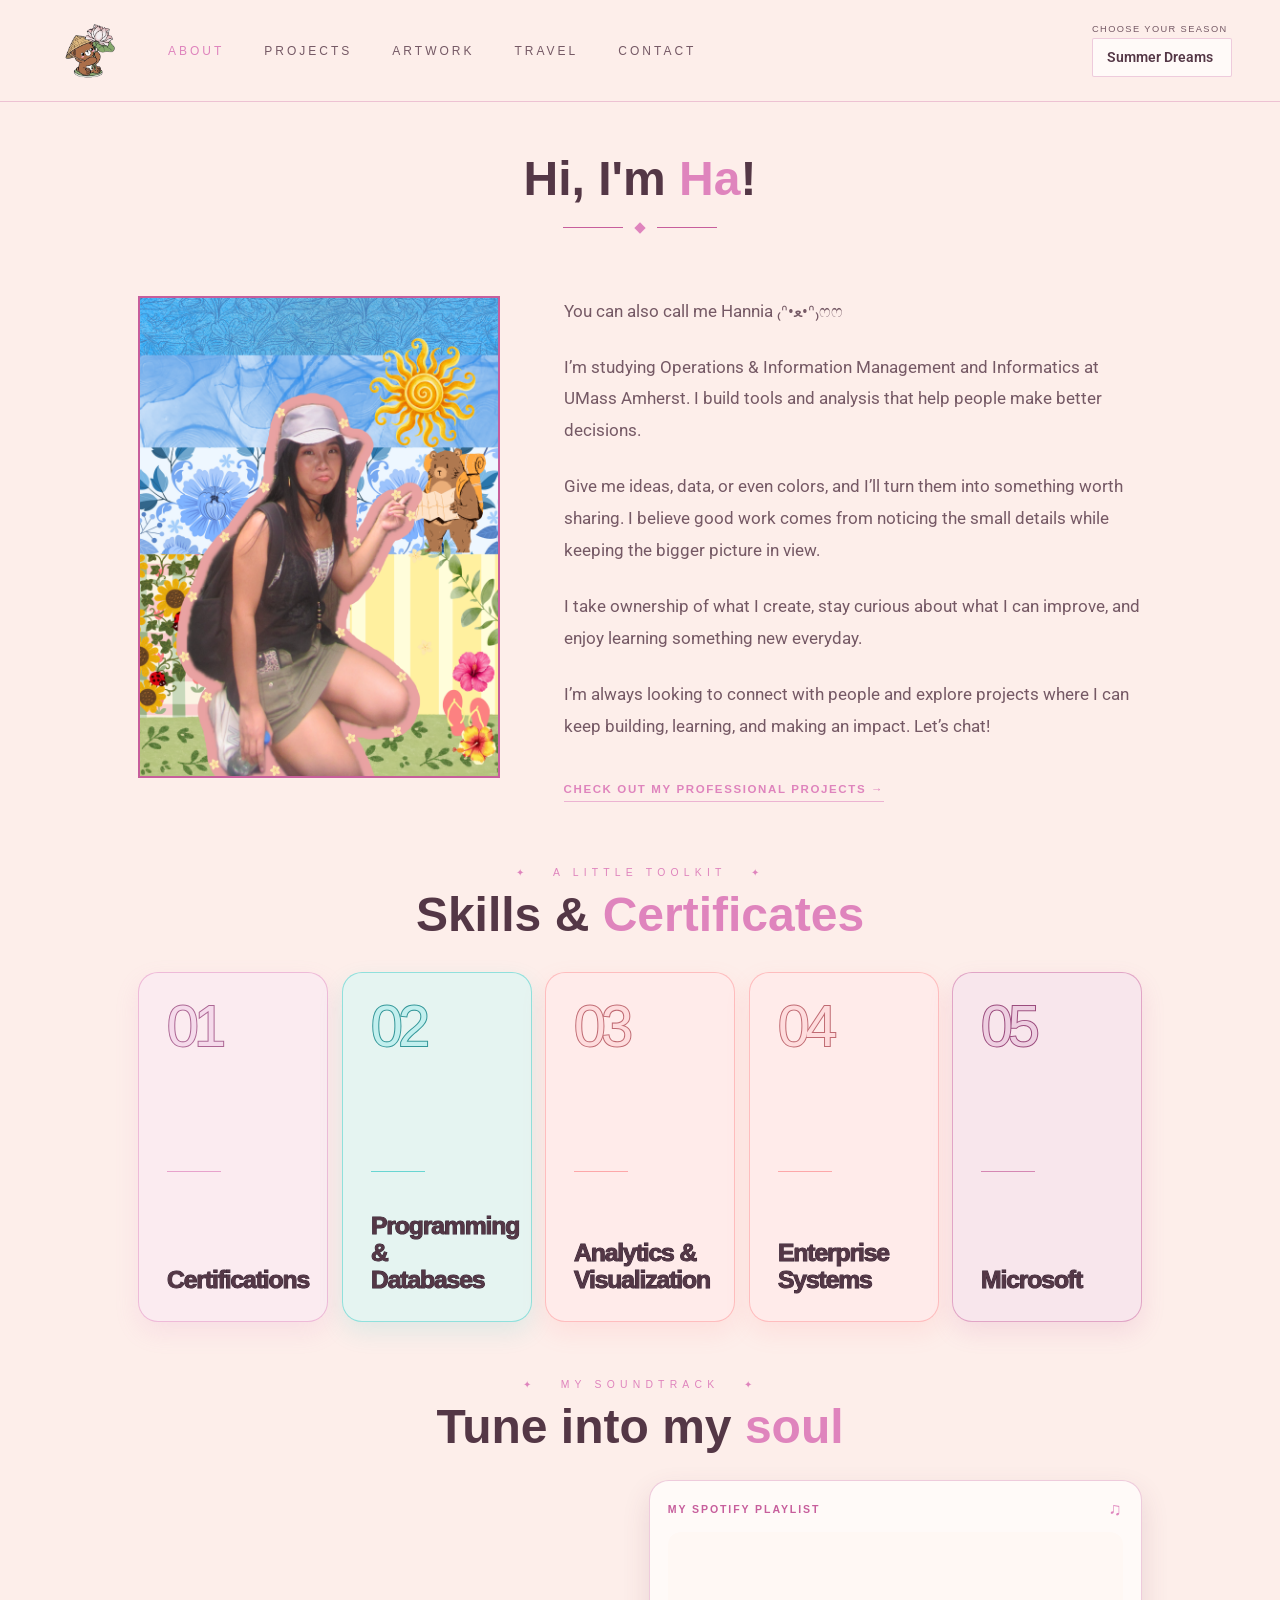
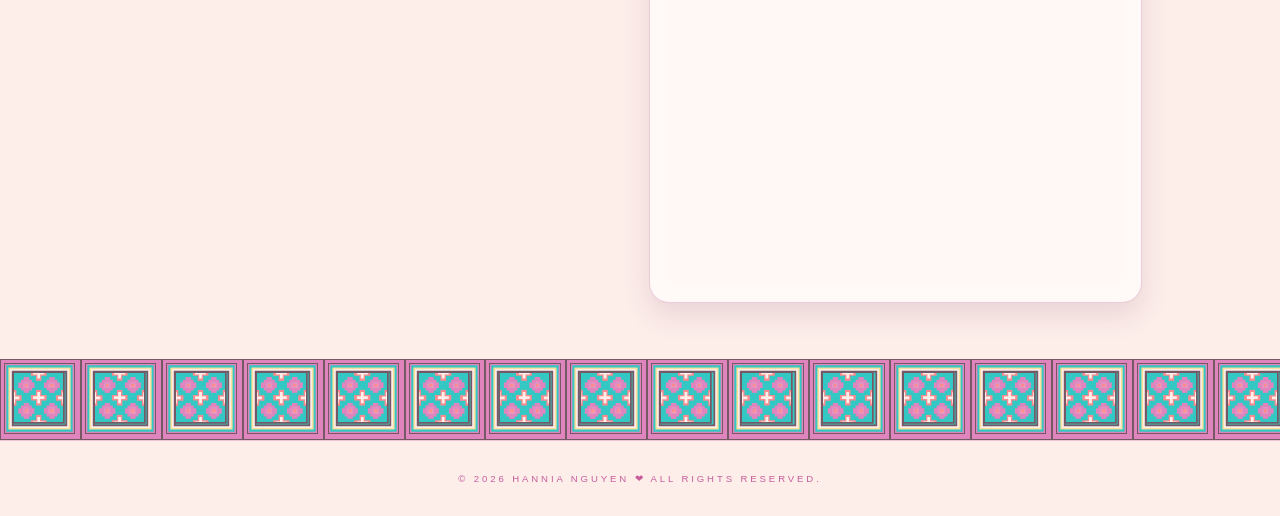
==== about.html @ 34b194aa "move files" ====
<!DOCTYPE html>
<html lang="en" data-season="summer">
<head>
<meta charset="UTF-8">
<meta name="viewport" content="width=device-width, initial-scale=1.0">
<title>About — Ha Nguyen Portfolio</title>
<link rel="icon" type="image/png" href="honeybear.png">
<link href="https://fonts.googleapis.com/css2?family=Roboto:wght@300;400;500;700&display=swap" rel="stylesheet">
<link rel="stylesheet" href="style.css">
</head>
<body data-page="about">
<nav>
  <div class="nav-left">
    <a class="nav-logo" href="index.html" aria-label="Go to home">
      <img src="honeybear-logo.png" alt="logo">
    </a>
    <ul class="nav-links">
      <li><a href="about.html" id="nav-about" class="active">About</a></li>
      <li><a href="projects.html" id="nav-projects">Projects</a></li>
      <li><a href="artwork.html" id="nav-artwork">Artwork</a></li>
      <li><a href="travel.html" id="nav-travel">Travel</a></li>
      <li><a href="contact.html" id="nav-contact">Contact</a></li>
    </ul>
  </div>
  <div class="season-picker">
    <span>choose your season</span>
    <button id="season-cycle" type="button" aria-label="Choose your season. Current season: Summer Dreams. Click to change season.">
      <span id="season-name">Summer Dreams</span>
    </button>
  </div>
</nav>
<section id="about" class="page active">
  <div class="page-wrapper">
    <div class="page-header fade-in">
      <h1 class="page-title">Hi, I'm <span>Ha</span>!</h1>
      <div class="title-underline"><div class="bar"></div><div class="diamond"></div><div class="bar"></div></div>
    </div>
    <div class="about-grid">
      <div class="about-portrait-wrap fade-in fade-in-d1">
        <div class="about-portrait-inner">
          <img class="profile-photo" src="about%20me/summer%20profile.png" alt="Ha Nguyen portrait">
        </div>
        <div class="portrait-side-deco">
        </div>
      </div>
      <div class="about-text fade-in fade-in-d2">
        <p>You can also call me Hannia ₍ᐢ•ﻌ•ᐢ₎ෆෆ </p>
        <p>I’m studying Operations &amp; Information Management and Informatics at UMass Amherst. I build tools and analysis that help people make better decisions.</p>
        <p>Give me ideas, data, or even colors, and I’ll turn them into something worth sharing. I believe good work comes from noticing the small details while keeping the bigger picture in view.</p>
        <p>I take ownership of what I create, stay curious about what I can improve, and enjoy learning something new everyday.</p>
        <p>I’m always looking to connect with people and explore projects where I can keep building, learning, and making an impact. Let’s chat!</p>
        <p class="project-link"><a href="projects.html">Check out my professional projects →</a></p>
      </div>
    </div>
    <section class="about-skills-section" aria-labelledby="about-skills-heading">
      <div class="skills-section-heading">
        <span class="page-header-label">✦ &nbsp; A LITTLE TOOLKIT &nbsp; ✦</span>
        <h2 id="about-skills-heading" class="page-title">Skills &amp; <span>Certificates</span></h2>
      </div>
      <div class="skills-card-grid">
        <button class="skill-flip-card skill-card-certifications" type="button" aria-pressed="false" aria-label="Certifications card. Click to flip." onclick="flipSkillCard(this)">
          <span class="skill-flip-inner">
            <span class="skill-card-face skill-card-front">
              <span class="skill-card-number">01</span>
              <strong>Certifications</strong>
            </span>
            <span class="skill-card-face skill-card-back" aria-hidden="true">
              <strong>Certifications</strong>
              <span class="skill-card-items">
                <span>Isenberg’s Excel Advanced User Badge</span>
                <span>DataCamp: Analyzing Business Data in SQL</span>
                <span>Forage: Markets Quantitative Analysis (MQA) Job Simulation</span>
                <span>Forage: GenAI Powered Data Analytics Job Simulation</span>
              </span>
              <span class="skill-flip-hint"><span aria-hidden="true">↻</span></span>
            </span>
          </span>
        </button>
        <button class="skill-flip-card skill-card-programming" type="button" aria-pressed="false" aria-label="Programming and Databases card. Click to flip." onclick="flipSkillCard(this)">
          <span class="skill-flip-inner">
            <span class="skill-card-face skill-card-front">
              <span class="skill-card-number">02</span>
              <strong>Programming &amp; Databases</strong>
            </span>
            <span class="skill-card-face skill-card-back" aria-hidden="true">
              <strong>Programming &amp; Databases</strong>
              <span class="skill-card-items">
                <span>Python</span><span>R</span><span>JavaScript</span><span>HTML/CSS</span><span>SQL</span><span>Oracle</span>
              </span>
              <span class="skill-flip-hint"><span aria-hidden="true">↻</span></span>
            </span>
          </span>
        </button>
        <button class="skill-flip-card skill-card-analytics" type="button" aria-pressed="false" aria-label="Analytics and Visualization card. Click to flip." onclick="flipSkillCard(this)">
          <span class="skill-flip-inner">
            <span class="skill-card-face skill-card-front">
              <span class="skill-card-number">03</span>
              <strong>Analytics &amp; Visualization</strong>
            </span>
            <span class="skill-card-face skill-card-back" aria-hidden="true">
              <strong>Analytics &amp; Visualization</strong>
              <span class="skill-card-items">
                <span>Tableau</span><span>Alteryx</span><span>XLMiner</span><span>Google Colab</span><span>Figma</span>
              </span>
              <span class="skill-flip-hint">Click to turn back <span aria-hidden="true">↻</span></span>
            </span>
          </span>
        </button>
        <button class="skill-flip-card skill-card-enterprise" type="button" aria-pressed="false" aria-label="Enterprise Systems card. Click to flip." onclick="flipSkillCard(this)">
          <span class="skill-flip-inner">
            <span class="skill-card-face skill-card-front">
              <span class="skill-card-number">04</span>
              <strong>Enterprise Systems</strong>
            </span>
            <span class="skill-card-face skill-card-back" aria-hidden="true">
              <strong>Enterprise Systems</strong>
              <span class="skill-card-items">
                <span>SAP S/4HANA</span><span>SAP ERP</span><span>Salesforce</span>
              </span>
              <span class="skill-flip-hint"><span aria-hidden="true">↻</span></span>
            </span>
          </span>
        </button>
        <button class="skill-flip-card skill-card-microsoft" type="button" aria-pressed="false" aria-label="Microsoft card. Click to flip." onclick="flipSkillCard(this)">
          <span class="skill-flip-inner">
            <span class="skill-card-face skill-card-front">
              <span class="skill-card-number">05</span>
              <strong>Microsoft</strong>
            </span>
            <span class="skill-card-face skill-card-back" aria-hidden="true">
              <strong>Microsoft</strong>
              <span class="skill-card-items">
                <span>Excel</span><span>PowerPoint</span><span>Power Automate</span><span>Power BI</span><span>Project</span>
              </span>
              <span class="skill-flip-hint"><span aria-hidden="true">↻</span></span>
            </span>
          </span>
        </button>
      </div>
    </section>
    <section class="soul-tune-section" aria-labelledby="soul-tune-heading">
      <div class="skills-section-heading">
        <span class="page-header-label">✦ &nbsp; MY SOUNDTRACK &nbsp; ✦</span>
        <h2 id="soul-tune-heading" class="page-title">Tune into my <span>soul</span></h2>
      </div>
      <div class="soul-tune-grid">
        <article class="soul-tune-card soul-video-card">
          <video autoplay loop muted playsinline preload="auto" aria-label="My current favorites video">
            <source src="about%20me/my%20current%20favs.mp4" type="video/mp4">
            Your browser does not support MP4 video.
          </video>
        </article>
        <article class="soul-tune-card soul-playlist-card">
          <div class="soul-tune-card-heading"><span>MY SPOTIFY PLAYLIST</span><span aria-hidden="true">♫</span></div>
          <iframe class="soul-playlist-embed"
            title="Spotify playlist"
            src="https://open.spotify.com/embed/playlist/30vWlh5kNr3p34KUDJkauX?utm_source=generator&theme=0"
            width="100%" height="352" frameborder="0" allowfullscreen=""
            allow="autoplay; clipboard-write; encrypted-media; fullscreen; picture-in-picture"
            loading="lazy" referrerpolicy="strict-origin-when-cross-origin"></iframe>
        </article>
      </div>
    </section>
    <div class="viet-strip" aria-hidden="false"></div>
  </div>
  <footer>© 2026 Hannia Nguyen ❤︎⁠ All rights reserved.</footer>
</section>
<script src="site.js" defer></script>
</body>
</html>
---- style.css ----
[data-season="summer"] {
    --bg: #FDEEEA; --bg-mid: #fff8f4; --bg-card: #fffaf8;
    --text: #543746; --text-muted: #755965; --accent: #DF84BD;
    --accent-lt: #FC8A8E; --accent-dim: #C75E9C;
    --teal: #34C8C5; --teal-light: #198C8C; --teal2: #FC8A8E; --teal2-lt: #C64E5D;
    --terracotta: #FC8A8E; --terra-lt: #C64E5D; --red-acc: #FC8A8E;
    --lapis: #34C8C5; --lapis-lt: #198C8C; --pink: #DF84BD; --pink-light: #C75E9C;
    --nav-bg: rgba(253,238,234,.96); --border-a: rgba(199,94,156,.3); --border-a-s: #DF84BD;
    --strip-bg: rgba(52,200,197,.12); --portrait-overlay: rgba(253,238,234,.94); --shadow: rgba(110,60,85,.14);
    --pattern-red: #DF84BD; --pattern-deep-red: #C75E9C; --pattern-dark: #34C8C5;
    --pattern-pink: #FC8A8E; --pattern-gold: #FEE09D; --pattern-beige: #FDEEEA; --pattern-ink: #755965;
  }
  [data-season="fall"] {
    --bg: #F6EBD2; --bg-mid: #F1DFC0; --bg-card: #FAF2E4;
    --text: #392E19; --text-muted: #55452B; --accent: #A43108;
    --accent-lt: #CF6811; --accent-dim: #8A7424; --teal: #8A7424; --teal-light: #5C5011;
    --teal2: #CF6811; --teal2-lt: #8A3D12; --terracotta: #A43108; --terra-lt: #8A3D12;
    --red-acc: #A43108; --lapis: #5C5011; --lapis-lt: #5C5011; --pink: #CF6811; --pink-light: #8A3D12;
    --nav-bg: rgba(246,235,210,.97); --border-a: rgba(92,80,17,.28); --border-a-s: #8A7424;
    --strip-bg: rgba(138,116,36,.12); --portrait-overlay: rgba(246,235,210,.94); --shadow: rgba(70,45,12,.16);
    --pattern-red: #A43108; --pattern-deep-red: #5C5011; --pattern-dark: #8A7424;
    --pattern-pink: #CF6811; --pattern-gold: #EBD48F; --pattern-beige: #F6EBD2; --pattern-ink: #392E19;
  }
  [data-season="winter"] {
    --bg: #202B32; --bg-mid: #27363F; --bg-card: #2D3D46;
    --text: #F2EEF0; --text-muted: #DCE0E8; --accent: #DCE0E8;
    --accent-lt: #BEB3AC; --accent-dim: #8EA1AE; --teal: #8EA1AE; --teal-light: #DCE0E8;
    --teal2: #6B212C; --teal2-lt: #E6AAB0; --terracotta: #6B212C; --terra-lt: #E6AAB0;
    --red-acc: #6B212C; --lapis: #27363F; --lapis-lt: #8EA1AE; --pink: #6B212C; --pink-light: #E6AAB0;
    --nav-bg: rgba(32,43,50,.97); --border-a: rgba(190,179,172,.3); --border-a-s: #BEB3AC;
    --strip-bg: rgba(142,161,174,.15); --portrait-overlay: rgba(39,54,63,.94); --shadow: rgba(0,0,0,.35);
    --pattern-red: #6B212C; --pattern-deep-red: #27363F; --pattern-dark: #27363F;
    --pattern-pink: #8EA1AE; --pattern-gold: #DCE0E8; --pattern-beige: #BEB3AC; --pattern-ink: #202B32;
  }
  [data-season="spring"] {
    --bg: #252A1B; --bg-mid: #343B25; --bg-card: #3E472B;
    --text: #FFF9E8; --text-muted: #F0E8CF; --accent: #F6B7A9;
    --accent-lt: #FEEC8E; --accent-dim: #C6C954; --teal: #C6C954; --teal-light: #FEEC8E;
    --teal2: #D9828D; --teal2-lt: #F6B7A9; --terracotta: #D9828D; --terra-lt: #F6B7A9;
    --red-acc: #D9828D; --lapis: #667436; --lapis-lt: #C6C954; --pink: #D9828D; --pink-light: #F6B7A9;
    --nav-bg: rgba(37,42,27,.97); --border-a: rgba(198,201,84,.32); --border-a-s: #C6C954;
    --strip-bg: rgba(198,201,84,.14); --portrait-overlay: rgba(37,42,27,.94); --shadow: rgba(0,0,0,.35);
    --pattern-red: #D9828D; --pattern-deep-red: #621E3E; --pattern-dark: #667436;
    --pattern-pink: #C6C954; --pattern-gold: #FEEC8E; --pattern-beige: #F6B7A9; --pattern-ink: #252A1B;
  }

  :root {
    --font-name: "Magic Story", "Magic Story";
    --font-display: "Espiritu", "Espiritu Regular", "Trebuchet MS", sans-serif;
    --font-body: "Roboto", Arial, sans-serif;
  }

  @font-face {
    font-family: "Magic Story";
    src: local("Magic Story"), local("Magic Story");
  }

  @font-face {
    font-family: "Espiritu";
    src: local("Espiritu"), local("Espiritu Regular");
  }

  * { margin: 0; padding: 0; box-sizing: border-box; }

  body {
    background-color: var(--bg);
    color: var(--text);
    font-family: var(--font-display);
    min-height: 100vh;
    overflow-x: hidden;
    transition: background-color 0.4s, color 0.4s;
  }

  h1, h2, h3, h4, h5, h6 {
    font-family: var(--font-display);
  }

  p {
    font-family: var(--font-body);
  }

  /* NAV */
  nav {
    position: fixed; top: 0; left: 0; right: 0; z-index: 100;
    display: flex; justify-content: space-between; align-items: center;
    padding: 0.65rem 3rem;
    background: var(--nav-bg);
    border-bottom: 1px solid var(--border-a);
    backdrop-filter: blur(8px);
    transition: background 0.4s, border-color 0.4s;
  }

  .nav-left { display: flex; align-items: center; gap: 2.5rem; }

  .nav-logo {
    display: inline-flex;
    align-items: center;
    justify-content: center;
    width: 80px;
    height: 80px;
    text-decoration: none;
    cursor: pointer;
  }

  .nav-logo img {
    display: block;
    width: 100%;
    height: 100%;
    object-fit: contain;
  }

  .nav-links { display: flex; gap: 2.5rem; list-style: none; }

  .nav-links a {
    font-family: var(--font-display);
    font-size: 0.75rem; letter-spacing: 0.25em; text-transform: uppercase;
    color: var(--text-muted); text-decoration: none;
    transition: color 0.3s; cursor: pointer; border: none; background: none; padding: 0;
  }

  .nav-links a:hover, .nav-links a.active { color: var(--accent); }

  .season-picker {
    display: flex; flex-direction: column; gap: 0.3rem;
    color: var(--text-muted); font-family: var(--font-display);
    font-size: 0.58rem; letter-spacing: 0.15em; text-transform: uppercase;
    white-space: nowrap;
  }

  .season-picker button {
    display: flex; align-items: center; justify-content: space-between; gap: 1rem;
    width: 140px; max-width: 100%; padding: 0.62rem 0.85rem;
    border: 1px solid var(--border-a); border-radius: 2px;
    background: var(--bg-card); color: var(--text);
    font: 600 0.9rem var(--font-body); text-align: center; cursor: pointer;
    transition: background 0.3s, color 0.3s, border-color 0.3s;
  }

  .season-picker button:hover { border-color: var(--accent); }
  .season-picker button:focus-visible { outline: 2px solid var(--accent); outline-offset: 2px; }
  .season-picker button:hover .season-cycle-arrow { transform: translateX(3px); }

  /* PAGE SYSTEM */
  .page { display: none; min-height: 100vh; }
  .page.active { display: block; }

  /* SHARED */
  .section-divider {
    width: 100%; height: 3px;
    background: var(--accent);
    margin: 3rem 0; transition: background 0.4s;
  }

  .section-divider-spaced { margin-top: 4rem; }

  /* Vietnamese border strip, adapted from index.html pixel tile */
  .viet-strip {
    --pattern-scale: 0.34;
    --pattern-cell: calc(16px * var(--pattern-scale));
    width: 100%;
    min-height: 10px;
    overflow: hidden;
    transition: background 0.4s, border-color 0.4s;
    line-height: 0;
  }

  .page-wrapper > .viet-strip {
    width: 100vw;
    margin-left: calc(50% - 50vw);
    margin-bottom: -5rem;
  }

  .home-viet-strip {
    position: absolute;
    right: 0;
    bottom: 0px;
    left: 0;
  }

  .viet-strip-track {
    display: flex;
    min-width: 100%;
    width: max-content;
    justify-content: center;
    padding: 0px 0 0;
  }

  .viet-tile {
    flex: 0 0 auto;
    width: calc(238px * var(--pattern-scale));
    height: calc(238px * var(--pattern-scale));
    padding: calc(9px * var(--pattern-scale));
    background: var(--pattern-red);
    border: calc(5px * var(--pattern-scale)) solid var(--pattern-ink);
  }

  .viet-panel {
    position: relative;
    width: calc(210px * var(--pattern-scale));
    height: calc(210px * var(--pattern-scale));
    padding: calc(28px * var(--pattern-scale)) calc(27px * var(--pattern-scale));
    background: var(--pattern-dark);
    border: calc(5px * var(--pattern-scale)) solid var(--pattern-ink);
    box-shadow:
      inset 0 0 0 calc(4px * var(--pattern-scale)) var(--pattern-red),
      inset 0 0 0 calc(10px * var(--pattern-scale)) var(--pattern-dark),
      inset 0 0 0 calc(15px * var(--pattern-scale)) var(--pattern-gold),
      inset 0 0 0 calc(20px * var(--pattern-scale)) var(--pattern-beige),
      inset 0 0 0 calc(25px * var(--pattern-scale)) var(--pattern-ink);
  }

  .viet-field {
    position: relative;
    width: calc(var(--pattern-cell) * 9);
    height: calc(var(--pattern-cell) * 9);
    overflow: hidden;
    background: var(--pattern-dark);
    box-shadow: 0 0 0 calc(5px * var(--pattern-scale)) var(--pattern-ink);
  }

  .viet-star,
  .viet-flower,
  .viet-half-flower {
    position: absolute;
    width: calc(var(--pattern-cell) * 3);
    height: calc(var(--pattern-cell) * 3);
    transform: translate(-50%, -50%);
  }

  .viet-star::before,
  .viet-star::after,
  .viet-flower::before,
  .viet-flower::after,
  .viet-half-flower::before,
  .viet-half-flower::after {
    content: "";
    position: absolute;
    inset: 0;
  }

  .viet-star::before {
    background: var(--pattern-red);
    clip-path: polygon(
      33.333% 0, 66.667% 0,
      66.667% 16.667%, 83.333% 16.667%,
      83.333% 33.333%, 100% 33.333%,
      100% 66.667%, 83.333% 66.667%,
      83.333% 83.333%, 66.667% 83.333%,
      66.667% 100%, 33.333% 100%,
      33.333% 83.333%, 16.667% 83.333%,
      16.667% 66.667%, 0 66.667%,
      0 33.333%, 16.667% 33.333%,
      16.667% 16.667%, 33.333% 16.667%
    );
  }

  .viet-star::after {
    inset: var(--pattern-cell);
    background: var(--pattern-beige);
    border: calc(5px * var(--pattern-scale)) solid var(--pattern-red);
    box-shadow: inset 0 0 0 calc(5px * var(--pattern-scale)) var(--pattern-pink);
  }

  .viet-flower::before,
  .viet-half-flower::before {
    background: var(--pattern-pink);
    clip-path: polygon(
      33.333% 0, 66.667% 0,
      66.667% 33.333%, 100% 33.333%,
      100% 66.667%, 66.667% 66.667%,
      66.667% 100%, 33.333% 100%,
      33.333% 66.667%, 0 66.667%,
      0 33.333%, 33.333% 33.333%
    );
  }

  .viet-flower::after,
  .viet-half-flower::after {
    inset: calc(7px * var(--pattern-scale));
    background: var(--pattern-beige);
    clip-path: polygon(
      38% 0, 62% 0,
      62% 38%, 100% 38%,
      100% 62%, 62% 62%,
      62% 100%, 38% 100%,
      38% 62%, 0 62%,
      0 38%, 38% 38%
    );
  }

  .viet-s1 { left: calc(var(--pattern-cell) * 2.25); top: calc(var(--pattern-cell) * 2.15); }
  .viet-s2 { left: calc(var(--pattern-cell) * 6.95); top: calc(var(--pattern-cell) * 2.15); }
  .viet-s3 { left: calc(var(--pattern-cell) * 2.25); top: calc(var(--pattern-cell) * 6.9); }
  .viet-s4 { left: calc(var(--pattern-cell) * 6.95); top: calc(var(--pattern-cell) * 6.9); }

  .viet-c1 { left: 50%; top: calc(var(--pattern-cell) * 4.45); }
  .viet-c2 { left: 50%; top: calc(var(--pattern-cell) * -0.08); }
  .viet-c3 { left: 50%; top: calc(100% + var(--pattern-cell) * 0.08); }
  .viet-c4 { left: calc(var(--pattern-cell) * -0.1); top: 50%; }
  .viet-c5 { left: calc(100% + var(--pattern-cell) * 0.1); top: 50%; }

  /* HOME */
  #home {
    flex-direction: column; align-items: center;
    justify-content: center; min-height: 100vh;
    position: relative; overflow: hidden; padding-top: 80px;
  }

  #home.active { display: flex; }

  #home::before {
    content: '';
    position: absolute; inset: 0;
    background: transparent;
    pointer-events: none;
  }

  .egy-frame {
    position: absolute; inset: 80px 40px 20px; pointer-events: none;
    border: 1px solid var(--border-a); opacity: 0.25;
    transition: border-color 0.4s;
  }

  .home-logo {
    width: clamp(140px, 20vw, 230px);
    height: auto;
    display: block;
    margin: 0 auto 1.4rem;
    filter: drop-shadow(0 18px 28px rgba(0,0,0,0.28));
  }

  .home-eyebrow {
    font-family: var(--font-display); font-size: 0.7rem;
    letter-spacing: 0.4em; text-transform: uppercase;
    color: var(--accent); margin-bottom: 2.5rem;
  }

  .home-name {
    font-family: var(--font-name);
    font-size: clamp(2rem, 5vw, 3.5rem); color: var(--text);
    text-align: center; line-height: 1.2; margin-bottom: 0.6rem;
    transition: color 0.4s;
  }

  .home-name span { color: var(--accent); }

  .home-tagline {
    font-family: var(--font-body); font-style: italic;
    font-size: 1.2rem; color: var(--text-muted);
    text-align: center; margin-bottom: 2.5rem; letter-spacing: 0.05em;
    transition: color 0.4s;
  }

  .home-ornament { display: flex; align-items: center; gap: 1rem; margin-bottom: 3rem; }

  .home-ornament .line {
    width: 80px; height: 1px;
    background: var(--accent);
  }

  .home-ornament .line.rev { background: var(--accent); }
  .home-ornament .orn-mark { font-family: var(--font-display); color: var(--accent); font-size: 0.9rem; }

  .nav-btn-group { display: flex; gap: 1rem; flex-wrap: wrap; justify-content: center; }

  .nav-btn {
    font-family: var(--font-display); font-size: 0.7rem;
    letter-spacing: 0.3em; text-transform: uppercase;
    padding: 0.8rem 2rem; border: 1px solid; cursor: pointer;
    transition: all 0.3s; display: inline-block;
  }

  .nav-btn-primary {
    border-color: var(--accent); color: var(--bg); background: var(--accent);
  }

  .nav-btn-primary:hover {
    background: var(--accent-lt); border-color: var(--accent-lt);
    transform: translateY(-2px); box-shadow: 0 8px 20px var(--shadow);
  }

  .nav-btn-secondary {
    border-color: var(--border-a-s); color: var(--accent); background: transparent;
  }

  .nav-btn-secondary:hover {
    background: var(--strip-bg); border-color: var(--accent); transform: translateY(-2px);
  }

  /* INNER PAGES */
  .page-wrapper { max-width: 1100px; margin: 0 auto; padding: 150px 3rem 5rem; }

  .page-header { text-align: center; margin-bottom: 4rem; }

  .page-header-label {
    font-family: var(--font-display); font-size: 0.65rem;
    letter-spacing: 0.5em; text-transform: uppercase;
    color: var(--accent); display: block; margin-bottom: 0.8rem;
  }

  .page-title {
    font-family: var(--font-display);
    font-size: clamp(1.8rem, 4vw, 3rem); color: var(--text);
    line-height: 1.2; margin-bottom: 1rem; transition: color 0.4s;
  }

  .page-title span { color: var(--accent); }

  .title-underline { display: flex; align-items: center; justify-content: center; gap: 0.8rem; margin-top: 1rem; }
  .title-underline .bar { height: 1px; width: 60px; background: var(--accent-dim); }
  .title-underline .diamond { width: 8px; height: 8px; background: var(--accent); transform: rotate(45deg); }

  /* ABOUT */
  .about-grid { display: grid; grid-template-columns: 1fr 1.6fr; gap: 4rem; align-items: start; margin-bottom: 4rem; }

  .about-portrait-wrap { position: relative; }

  .about-portrait-inner {
    background: var(--bg-mid);
    border: 2px solid var(--accent-dim);
    aspect-ratio: 3/4;
    display: flex; align-items: center; justify-content: center;
    position: relative; overflow: hidden;
    transition: background 0.4s, border-color 0.4s;
  }

  [data-season="winter"] .about-portrait-inner {
    border-color: white;
  }

  .profile-photo {
    width: 100%;
    height: 100%;
    display: block;
    object-fit: cover;
    position: relative;
    z-index: 1;
  }

  .about-portrait-inner::before {
    content: ''; position: absolute; inset: 8px;
    border: 1px solid var(--border-a); pointer-events: none;
  }

  [data-season="winter"] .about-portrait-inner::before {
    border-color: white;
  }

  .portrait-geo {
    position: absolute; inset: 0; opacity: 0.06;
    background: var(--accent);
  }

  .portrait-initials {
    font-family: var(--font-name); font-size: 3.5rem;
    color: var(--accent); opacity: 0.4; letter-spacing: 0.1em; z-index: 1;
  }

  .portrait-label {
    position: absolute; bottom: 0; left: 0; right: 0; padding: 1rem;
    background: var(--portrait-overlay);
    font-family: var(--font-display); font-size: 0.8rem;
    color: white; text-align: center; letter-spacing: 0.1em;
    transition: background 0.4s;
  }

  .portrait-side-deco {
    position: absolute; right: -20px; top: 0; bottom: 0; width: 18px;
    display: flex; flex-direction: column; align-items: center; justify-content: space-around;
    color: var(--accent-dim); font-size: 0.9rem; opacity: 0.6;
  }

  .about-text h3 {
    font-family: var(--font-display); font-size: 1rem;
    color: var(--accent); margin-bottom: 1rem; letter-spacing: 0.08em;
  }

  .section-subheading { margin-top: 1.5rem; }

  .about-text p {
    font-family: var(--font-body);
    font-size: 1.05rem; line-height: 1.9; color: var(--text-muted);
    margin-bottom: 1.5rem; transition: color 0.4s;
  }

  .about-text p em { color: var(--teal2-lt); font-style: italic; }

  .about-text .project-link { margin: 1rem 0 0; font-style: normal; }
  .about-text .project-link a {
    display: inline-flex; align-items: center; gap: 0.5rem;
    color: var(--accent); font: 600 0.72rem var(--font-display);
    letter-spacing: 0.14em; text-transform: uppercase; text-decoration: none;
    border-bottom: 1px solid color-mix(in srgb, var(--accent) 55%, transparent);
    padding: 0 0 0.4rem; transition: color 0.25s, border-color 0.25s, gap 0.25s;
  }
  .about-text .project-link a:hover { color: var(--accent-lt); border-color: var(--accent-lt); gap: 0.8rem; }
  .about-text .project-link a:focus-visible { outline: 2px solid var(--accent); outline-offset: 4px; }

  .about-skills-section { margin: 0 auto 3.5rem; }
  .skills-section-heading { text-align: center; margin: 0 auto 1.8rem; }
  .skills-section-heading .page-header-label { margin-bottom: 0.5rem; }
  .skills-section-heading .page-title { margin-bottom: 0.55rem; }
  .skills-section-heading > p {
    max-width: 620px; margin: 0.6rem auto 0; color: var(--text-muted);
    font: 0.9rem/1.7 var(--font-body);
  }
  .skills-card-grid { display: grid; grid-template-columns: repeat(5, minmax(0, 1fr)); gap: 0.85rem; }
  .skill-flip-card {
    --skill-pop: var(--accent);
    width: 100%; min-width: 0; min-height: 350px; padding: 0; border: 0;
    background: transparent; color: var(--text); text-align: left; cursor: pointer;
    perspective: 1100px; container-type: inline-size; -webkit-tap-highlight-color: transparent;
    transition: transform 0.25s ease, filter 0.25s ease;
  }
  .skill-card-programming { --skill-pop: var(--teal); }
  .skill-card-analytics { --skill-pop: var(--accent-lt); }
  .skill-card-enterprise { --skill-pop: var(--teal2); }
  .skill-card-microsoft { --skill-pop: var(--accent-dim); }
  .skill-flip-card:hover { transform: translateY(-5px) rotate(-0.5deg); filter: drop-shadow(0 12px 18px var(--shadow)); }
  .skill-flip-card:focus-visible { outline: 3px solid var(--skill-pop); outline-offset: 5px; border-radius: 20px; }
  .skill-flip-inner {
    position: relative; display: block; width: 100%; min-height: 350px;
    transform-style: preserve-3d; transition: transform 0.7s cubic-bezier(.2,.75,.2,1);
  }
  .skill-flip-card.is-flipped .skill-flip-inner { transform: rotateY(180deg); }
  .skill-card-face {
    position: absolute; inset: 0; display: flex; flex-direction: column;
    align-items: flex-start; overflow: hidden; padding: 1.15rem 1rem;
    border: 1px solid var(--border-a); border-radius: 20px;
    background: var(--bg-card); box-shadow: inset 0 0 0 5px var(--strip-bg);
    backface-visibility: hidden; -webkit-backface-visibility: hidden;
  }
  .skill-card-face::before, .skill-card-face::after {
    content: ""; position: absolute; z-index: 0; pointer-events: none;
    border-radius: 50%; background: var(--strip-bg);
  }
  .skill-card-face::before { width: 92px; height: 92px; right: -34px; top: 24px; }
  .skill-card-face::after { width: 54px; height: 54px; right: 16px; top: 88px; opacity: 0.7; }
  .skill-card-front { justify-content: flex-end; }
  .skill-card-number, .skill-card-doodle, .skill-card-front strong,
  .skill-card-subtitle, .skill-card-back strong, .skill-card-items, .skill-flip-hint { position: relative; z-index: 1; }
  .skill-card-number {
    position: absolute; top: 1rem; left: 1rem; color: var(--skill-pop);
    font: 600 0.62rem var(--font-display); letter-spacing: 0.18em;
  }
  .skill-card-doodle {
    position: absolute; top: 2.8rem; right: 1.05rem; width: 58px; height: 58px;
    display: grid; place-items: center; border: 1px solid var(--border-a); border-radius: 50%;
    color: var(--skill-pop); background: var(--bg); font-size: 1.65rem;
  }
  .skill-card-front strong, .skill-card-back strong {
    color: var(--text); font: 600 1rem/1.35 var(--font-display);
  }
  .skill-card-front strong { max-width: 11rem; margin: 0.5rem 0; }
  .skill-card-subtitle { color: var(--text-muted); font: 0.75rem/1.5 var(--font-body); }
  .skill-flip-hint {
    display: flex; align-items: center; justify-content: space-between; gap: 0.4rem;
    width: 100%; margin-top: auto; padding-top: 1.15rem; color: var(--skill-pop);
    font: 600 0.61rem var(--font-display); letter-spacing: 0.08em; text-transform: uppercase;
    transition: letter-spacing 0.25s ease;
  }
  .skill-flip-hint > span { font-size: 1rem; }
  .skill-flip-card:hover .skill-flip-hint { letter-spacing: 0.12em; }
  .skill-card-back { transform: rotateY(180deg); padding-top: 1.25rem; }
  .skill-card-back strong { padding-right: 0.3rem; color: var(--skill-pop); }
  .skill-card-items {
    display: flex; flex-direction: column; gap: 0.45rem; width: 100%;
    margin-top: 0.8rem; overflow-y: auto; scrollbar-width: thin;
  }
  .skill-card-items > span {
    padding: 0.42rem 0.52rem; border: 1px solid var(--border-a); border-radius: 10px;
    background: var(--strip-bg); color: var(--text-muted); font: 0.69rem/1.35 var(--font-body);
    overflow-wrap: anywhere;
  }
  .skill-card-back .skill-flip-hint { padding-top: 0.7rem; }
  .skill-card-front {
    justify-content: space-between; gap: 0.5rem; padding: 28px;
    border: 1px solid color-mix(in srgb, var(--skill-pop) 48%, transparent);
    background: color-mix(in srgb, var(--skill-pop) 13%, #fffaf8);
    box-shadow: 0 10px 24px color-mix(in srgb, var(--skill-pop) 14%, transparent);
  }
  .skill-card-front::before { content: none; }
  .skill-card-front::after {
    content: ""; position: absolute; z-index: 1; top: 57%; left: 28px; right: 28px;
    height: 1px; border-radius: 0; background: var(--skill-pop);
  }
  .skill-card-front .skill-card-number {
    position: relative; top: auto; left: auto; display: block;
    color: color-mix(in srgb, var(--skill-pop) 30%, white);
    -webkit-text-fill-color: color-mix(in srgb, var(--skill-pop) 30%, white);
    -webkit-text-stroke: 2px color-mix(in srgb, var(--skill-pop) 70%, #352333);
    paint-order: stroke fill; stroke-linejoin: round;
    font: 500 30cqw/.9 var(--font-display);
    letter-spacing: -0.08em;
  }
  .skill-card-front > strong {
    width: 100%; max-width: none; margin: auto 0 0;
    color: #543746; -webkit-text-fill-color: #543746;
    -webkit-text-stroke: 1px #352333; paint-order: stroke fill; stroke-linejoin: round;
    font: 700 clamp(1rem, 13cqw, 2.2rem)/1.1 var(--font-display);
    letter-spacing: -0.045em;
    overflow-wrap: normal; word-break: normal; hyphens: none;
  }
  .soul-tune-section { margin: 3.5rem auto; }
  .soul-tune-section .skills-section-heading { margin-bottom: 1.5rem; }
  .soul-tune-grid { display: grid; grid-template-columns: repeat(2, minmax(0, 1fr)); gap: 1.15rem; }
  .soul-tune-card {
    min-width: 0; padding: 1.1rem; border: 1px solid var(--border-a); border-radius: 20px;
    background: var(--bg-card); box-shadow: 0 12px 28px var(--shadow);
  }
  .soul-video-card { padding: 0; border: 0; border-radius: 0; background: transparent; box-shadow: none; }
  .soul-tune-card-heading {
    display: flex; justify-content: space-between; align-items: center; gap: 1rem;
    margin-bottom: 0.8rem; color: var(--accent-dim);
    font: 600 0.66rem var(--font-display); letter-spacing: 0.18em;
  }
  .soul-tune-card-heading span:last-child { color: var(--accent); font-size: 1.1rem; }
  .soul-video-card video {
    display: block; width: 100%; height: auto; object-fit: contain;
    background: transparent; border: 0; border-radius: 0;
  }
  .soul-playlist-embed {
    display: block; width: 100%; height: 352px; border: 0; border-radius: 13px;
    background: var(--bg-mid);
  }
  @supports not (-webkit-text-stroke: 1px #352333) {
    .skill-card-front .skill-card-number { text-shadow: 1px 0 color-mix(in srgb, var(--skill-pop) 70%, #352333), -1px 0 color-mix(in srgb, var(--skill-pop) 70%, #352333), 0 1px color-mix(in srgb, var(--skill-pop) 70%, #352333), 0 -1px color-mix(in srgb, var(--skill-pop) 70%, #352333); }
    .skill-card-front > strong { text-shadow: 1px 0 #352333, -1px 0 #352333, 0 1px #352333, 0 -1px #352333; }
  }
  @media (prefers-reduced-motion: reduce) {
    .skill-flip-card, .skill-flip-inner, .skill-flip-hint { transition-duration: 0.01ms; }
  }

  .stats-row { display: grid; grid-template-columns: repeat(3, 1fr); gap: 1rem; margin: 3rem 0; }

  .stat-box {
    text-align: center; padding: 1.5rem 1rem;
    border: 1px solid var(--border-a); background: var(--strip-bg);
    position: relative; transition: background 0.4s, border-color 0.4s;
  }

  .stat-box::before, .stat-box::after {
    content: ''; position: absolute; width: 12px; height: 12px;
    border-color: var(--accent-dim); border-style: solid; opacity: 0.5;
  }

  .stat-box::before { top: -1px; left: -1px; border-width: 2px 0 0 2px; }
  .stat-box::after  { bottom: -1px; right: -1px; border-width: 0 2px 2px 0; }

  .stat-num { font-family: var(--font-display); font-size: 2rem; color: var(--accent); display: block; }

  .stat-label {
    font-family: var(--font-display); font-size: 0.6rem;
    letter-spacing: 0.3em; text-transform: uppercase;
    color: var(--text-muted); margin-top: 0.3rem; display: block; transition: color 0.4s;
  }

  /* PROJECTS */
  .projects-grid { display: grid; grid-template-columns: repeat(auto-fit, minmax(320px, 1fr)); gap: 2rem; margin-top: 1rem; }

  .project-card {
    position: relative; border: 1px solid var(--border-a); background: var(--bg-card);
    overflow: hidden; transition: transform 0.3s, box-shadow 0.3s, background 0.4s, border-color 0.4s; cursor: default;
  }

  .project-card:hover {
    transform: translateY(-6px);
    box-shadow: 0 20px 50px var(--shadow), 0 0 20px rgba(221,185,126,0.12);
    border-color: var(--border-a-s);
  }

  .project-card-top { height: 8px; }
  .project-card-top.c1 { background: var(--accent-dim); }
  .project-card-top.c2 { background: var(--teal2); }
  .project-card-top.c3 { background: var(--lapis); }

  .project-card-body { padding: 1.8rem; }

  .project-tag {
    font-family: var(--font-display); font-size: 0.6rem;
    letter-spacing: 0.3em; text-transform: uppercase;
    color: var(--teal2-lt); display: block; margin-bottom: 0.8rem;
  }

  .project-title {
    font-family: var(--font-display); font-size: 1rem;
    color: var(--text); margin-bottom: 0.55rem; line-height: 1.4; transition: color 0.4s;
  }

  .project-date {
    display: block;
    margin-bottom: 1rem;
    color: var(--text-muted);
    font-family: var(--font-display);
    font-size: 0.62rem;
    letter-spacing: 0.22em;
    text-transform: uppercase;
  }

  .project-desc {
    font-family: var(--font-body);
    font-size: 0.95rem; line-height: 1.7; color: var(--text-muted);
    margin-bottom: 1.5rem; transition: color 0.4s;
  }

  .project-tech { display: flex; flex-wrap: wrap; gap: 0.4rem; margin-bottom: 1.2rem; }

  .tech-pill {
    font-family: var(--font-display); font-size: 0.58rem;
    letter-spacing: 0.15em; text-transform: uppercase;
    padding: 0.3rem 0.6rem;
    background: rgba(135,170,109,0.14); border: 1px solid rgba(135,170,109,0.38);
    color: var(--teal-light); transition: all 0.4s;
  }

  .project-links {
    display: flex;
    flex-wrap: wrap;
    gap: 0.65rem 1rem;
  }

  .project-link {
    font-family: var(--font-display); font-size: 0.65rem;
    letter-spacing: 0.2em; text-transform: uppercase;
    color: var(--accent); text-decoration: none;
    display: inline-flex; align-items: center; gap: 0.4rem; transition: gap 0.3s;
  }

  .project-link:hover { gap: 0.8rem; }

  .project-card-deco {
    position: absolute; bottom: 10px; right: 14px;
    font-size: 2.5rem; opacity: 0.05; user-select: none; pointer-events: none;
  }

  /* ARTWORK */
  .artwork-intro {
    font-family: var(--font-body);
    text-align: center; max-width: 600px; margin: 0 auto 3rem;
    font-style: italic; font-size: 1.1rem; color: var(--text-muted);
    line-height: 1.8; transition: color 0.4s;
  }

  .artwork-gallery { display: grid; grid-template-columns: repeat(3, 1fr); gap: 1.2rem; }

  .artwork-item {
    position: relative; overflow: hidden; border: 1px solid var(--border-a);
    cursor: pointer; transition: border-color 0.4s, transform 0.3s, box-shadow 0.3s;
    background: var(--bg-mid);
  }

  .artwork-item:hover {
    border-color: var(--border-a-s); transform: scale(1.01); z-index: 2;
    box-shadow: 0 10px 40px var(--shadow);
  }

  .artwork-item.tall { grid-row: span 2; }
  .artwork-item.wide { grid-column: span 2; }

  .artwork-placeholder {
    width: 100%; height: 100%; min-height: 200px;
    display: flex; align-items: center; justify-content: center;
    position: relative; overflow: hidden;
  }

  .artwork-placeholder-tall { min-height: 420px; }

  .artwork-photo {
    width: 100%;
    height: 100%;
    display: block;
    object-fit: cover;
  }

  .artwork-placeholder.p1,
  .artwork-placeholder.p2,
  .artwork-placeholder.p3,
  .artwork-placeholder.p4,
  .artwork-placeholder.p5,
  .artwork-placeholder.p6 {
    background: var(--bg-mid);
  }

  .artwork-label {
    position: absolute; bottom: 0; left: 0; right: 0;
    padding: 1.5rem 1rem 0.8rem;
    background: var(--portrait-overlay);
    transform: translateY(100%); transition: transform 0.3s;
  }

  .artwork-item:hover .artwork-label { transform: translateY(0); }

  .artwork-label h4 { font-family: var(--font-display); font-size: 0.8rem; color: var(--accent); margin-bottom: 0.2rem; }
  .artwork-label p { font-family: var(--font-display); font-size: 0.6rem; letter-spacing: 0.2em; text-transform: uppercase; color: var(--text-muted); }

  .artwork-corner {
    position: absolute; top: 8px; right: 8px; width: 20px; height: 20px;
    border-top: 1px solid var(--border-a-s); border-right: 1px solid var(--border-a-s);
    pointer-events: none; transition: border-color 0.4s;
  }

  /* Seasonal 3D artwork coverflow */
  .artwork-carousel-stage {
    position: relative; overflow: visible; padding: .25rem 0 1rem;
    background: radial-gradient(ellipse 78% 90% at 50% 46%, color-mix(in srgb, var(--accent) 8%, transparent), transparent 72%);
  }
  .artwork-carousel-perspective {
    position: relative; height: clamp(570px, 62vw, 690px);
    perspective: 1100px; perspective-origin: 50% 44%; overflow: visible;
    outline: none; touch-action: pan-y; overscroll-behavior: contain;
  }
  .artwork-carousel-perspective:focus-visible { outline: 2px solid color-mix(in srgb, var(--accent) 55%, transparent); outline-offset: -5px; }
  .artwork-gallery { position: absolute; inset: 0; transform-style: preserve-3d; }
  .artwork-gallery .artwork-item {
    position: absolute; top: 50%; left: 50%; display: block; overflow: hidden;
    width: var(--card-width, 410px); height: var(--card-height, 570px);
    margin: 0; padding: 0; border: 0; border-radius: 0; background: var(--bg);
    box-shadow: none;
    backface-visibility: hidden; transform-origin: center;
    transition: transform .5s ease-out;
    will-change: transform; cursor: pointer; opacity: 1;
  }
  .artwork-gallery .artwork-item:hover { box-shadow: none; }
  .artwork-gallery .artwork-placeholder,
  .artwork-gallery .artwork-placeholder-tall {
    position: relative; display: block; width: 100%; height: 100%; min-height: 0; overflow: hidden;
    background: transparent;
  }
  .artwork-gallery .artwork-photo {
    display: block; width: 100%; height: 100%; object-fit: cover; border: 0; border-radius: 0;
  }
  .artwork-carousel-arrows {
    position: absolute; z-index: 30; top: 50%; left: .25rem; right: .25rem;
    display: flex; justify-content: space-between; align-items: center;
    transform: translateY(-50%); pointer-events: none;
  }
  .artwork-carousel-arrows button {
    display: grid; place-items: center; width: 2.8rem; height: 2.8rem;
    border: 1px solid var(--border-a); border-radius: 50%;
    background: color-mix(in srgb, var(--bg-card) 92%, transparent); color: var(--accent);
    font: 1.2rem var(--font-body); cursor: pointer; pointer-events: auto;
    transition: transform .2s, background .2s, color .2s;
  }
  .artwork-carousel-arrows button:hover { transform: scale(1.08); background: var(--accent); color: var(--bg); }
  .artwork-carousel-dots {
    position: relative; z-index: 3; display: flex; justify-content: center; align-items: center;
    gap: .42rem; flex-wrap: wrap; max-width: min(520px,65vw); min-height: 2.8rem; margin: .35rem auto 0;
  }
  .artwork-carousel-dot {
    width: .48rem; height: .48rem; padding: 0; border: 0; border-radius: 999px;
    background: color-mix(in srgb, var(--text-muted) 38%, transparent); cursor: pointer;
    transition: width .3s, background .3s, transform .3s;
  }
  .artwork-carousel-dot:hover { transform: scale(1.2); background: var(--accent-lt); }
  .artwork-carousel-dot.is-active { width: 1.55rem; background: var(--accent); }
  .artwork-lightbox {
    position: fixed; z-index: 9999; inset: 0; display: none; place-items: center; padding: 5vh 5vw;
    background: rgba(20, 13, 19, .82); backdrop-filter: blur(12px); -webkit-backdrop-filter: blur(12px);
    opacity: 0; transition: opacity .22s ease;
  }
  .artwork-lightbox.is-open { display: grid; }
  .artwork-lightbox.is-visible { opacity: 1; }
  .artwork-lightbox-image {
    display: block; width: auto; height: auto; max-width: 75vw; max-height: 75vh;
    object-fit: contain; border: 0; border-radius: 0; box-shadow: 0 18px 70px rgba(0,0,0,.3);
    opacity: 0; transform: scale(.94);
  }
  .artwork-lightbox.is-visible .artwork-lightbox-image { animation: artwork-lightbox-enter .28s cubic-bezier(.2,.75,.25,1) forwards; }
  @keyframes artwork-lightbox-enter { to { opacity: 1; transform: scale(1); } }
  .artwork-lightbox-close {
    position: absolute; top: max(1rem, env(safe-area-inset-top)); right: max(1rem, env(safe-area-inset-right));
    z-index: 1; display: grid; place-items: center; width: 2.8rem; height: 2.8rem;
    border: 1px solid color-mix(in srgb, var(--accent) 58%, transparent); border-radius: 50%;
    background: color-mix(in srgb, var(--bg-card) 88%, transparent); color: var(--accent);
    font: 1.4rem var(--font-body); line-height: 1; cursor: pointer;
  }
  .artwork-lightbox-close:hover { background: var(--accent); color: var(--bg); }
  @media (max-width: 768px) {
    .artwork-carousel-perspective { height: 510px; }
    .artwork-gallery .artwork-item { --card-width: min(72vw, 350px); --card-height: 460px; }
    .artwork-carousel-arrows { left: .2rem; right: .2rem; }
    .artwork-carousel-arrows button { width: 2.45rem; height: 2.45rem; }
    .artwork-carousel-dots { max-width: 66vw; gap: .34rem; }
  }
  @media (max-width: 520px) {
    .artwork-intro { margin-bottom: 1rem; font-size: .96rem; }
    .artwork-carousel-perspective { height: 460px; }
    .artwork-gallery .artwork-item { --card-width: 74vw; --card-height: 420px; border-radius: 0; }
    .artwork-carousel-arrows { left: .1rem; right: .1rem; }
    .artwork-carousel-arrows button { width: 2.2rem; height: 2.2rem; }
    .artwork-carousel-dots { max-width: 76vw; gap: .25rem; }
    .artwork-carousel-dot { width: .38rem; height: .38rem; }
    .artwork-carousel-dot.is-active { width: 1.15rem; }
  }
  @media (prefers-reduced-motion: reduce) {
    .artwork-gallery .artwork-item, .artwork-carousel-arrows button, .artwork-carousel-dot,
    .artwork-lightbox, .artwork-lightbox-image { transition-duration: .01ms; animation-duration: .01ms; }
  }

  /* CONTACT */
  .contact-layout { display: grid; grid-template-columns: 1fr 1fr; gap: 5rem; align-items: start; }

  .contact-info h3 { font-family: var(--font-display); font-size: 1rem; color: var(--accent); margin-bottom: 1.5rem; }

  .contact-info > p { font-family: var(--font-body); font-size: 1rem; line-height: 1.8; color: var(--text-muted); margin-bottom: 2rem; font-style: italic; transition: color 0.4s; }


  .contact-visual img {
    display: block;
    width: 100%;
    height: auto;
  }

  .contact-socials {
    display: flex;
    gap: 0.8rem;
    margin-top: 1rem;
  }

  .contact-social {
    width: 70px;
    height: 44px;
    display: inline-flex;
    align-items: center;
    justify-content: center;
    border: 1px solid var(--accent-dim);
    color: var(--accent);
    text-decoration: none;
    font-family: var(--font-display);
    font-size: 0.76rem;
    letter-spacing: 0.08em;
    transition: border-color 0.3s, color 0.3s, transform 0.3s;
  }

  .contact-social:hover {
    border-color: var(--accent);
    color: var(--accent-lt);
    transform: translateY(-2px);
  }

  /* TRAVEL JOURNAL */
  .travel-wrapper { max-width: 1180px; }
  .travel-intro {
    max-width: 580px; margin: 1.5rem auto 0; color: var(--text-muted);
    font-size: 1rem; line-height: 1.8;
  }
  .travel-map-card, .travel-chart-card {
    border: 1px solid var(--border-a); border-radius: 24px;
    padding: clamp(1rem, 3vw, 2rem); background: var(--bg-card);
    box-shadow: 0 16px 44px var(--shadow); margin-bottom: 2.5rem;
  }
  .travel-card-heading {
    display: flex; justify-content: space-between; align-items: center;
    gap: 1rem; margin-bottom: 1.2rem;
  }
  .travel-kicker {
    color: var(--accent-dim); font: 600 0.62rem var(--font-display);
    letter-spacing: 0.24em; text-transform: uppercase;
  }
  .travel-card-heading h2, .travel-section-heading h2 {
    margin-top: 0.4rem; color: var(--text); font-size: clamp(1.25rem, 2.8vw, 1.8rem);
  }
  .travel-filter { display: flex; align-items: center; gap: 0.55rem; color: var(--text-muted); font: 0.8rem var(--font-body); }
  .travel-filter select {
    border: 1px solid var(--border-a); border-radius: 999px; padding: 0.55rem 0.9rem;
    color: var(--text); background: var(--bg); font: 500 0.8rem var(--font-body);
  }
  #travel-map {
    width: 100%; height: min(62vh, 520px); min-height: 340px; overflow: hidden;
    border: 1px solid var(--border-a); border-radius: 18px; background: #e8f0eb;
    z-index: 1;
  }
  #travel-map .js-plotly-plot, #travel-map .plot-container { width: 100%; height: 100%; }
  .travel-map-footer { display: flex; flex-wrap: wrap; justify-content: space-between; align-items: center; gap: 1rem; padding-top: 1rem; }
  .travel-memory-actions {
    display: none; width: 100%; flex-wrap: wrap; align-items: center; gap: 0.55rem 0.9rem;
    padding: 0.7rem 0.9rem; border: 1px solid var(--border-a); border-radius: 12px;
    background: var(--strip-bg); color: var(--text-muted); font: 0.78rem/1.5 var(--font-body);
  }
  .travel-memory-actions.is-visible { display: flex; }
  .travel-memory-actions a {
    color: var(--accent); font: 600 0.74rem var(--font-display); text-decoration: none;
    border-bottom: 1px solid var(--border-a); padding-bottom: 0.1rem;
  }
  .travel-memory-actions a:hover { border-color: var(--accent); }
  .travel-memory-actions a:focus-visible { outline: 2px solid var(--accent); outline-offset: 3px; }
  #travel-map-status { color: var(--text-muted); font-size: 0.82rem; line-height: 1.5; }
  .travel-legend { display: flex; flex-wrap: wrap; gap: 0.45rem 0.85rem; }
  .travel-legend span { display: inline-flex; align-items: center; gap: 0.38rem; color: var(--text-muted); font: 0.72rem var(--font-body); }
  .travel-legend i { display: inline-block; width: 9px; height: 9px; border-radius: 50%; }
  .travel-map-attribution { color: var(--text-muted); font: 0.68rem var(--font-body); }
  .travel-map-attribution a { color: var(--accent); }
  .travel-section-heading { margin-bottom: 1.3rem; }
  .travel-section-heading h2 { margin-bottom: 0.5rem; }
  .travel-section-heading p { max-width: 650px; color: var(--text-muted); font-size: 0.9rem; line-height: 1.7; }
  .travel-stat-grid { display: grid; grid-template-columns: repeat(3, minmax(0,1fr)); gap: 0.9rem; }
  .travel-stat {
    position: relative; min-height: 140px; padding: 1.15rem; border: 1px solid var(--border-a);
    border-radius: 18px; background: var(--strip-bg); display: flex; flex-direction: column; justify-content: flex-end;
  }
  .travel-stat-icon { position: absolute; top: 0.8rem; right: 0.95rem; color: var(--accent); font-size: 1.25rem; }
  .travel-stat strong { color: var(--text); font: 600 clamp(1.15rem, 2.7vw, 1.7rem) var(--font-display); overflow-wrap: anywhere; }
  .travel-stat > span:last-child { margin-top: 0.35rem; color: var(--text-muted); font: 0.75rem var(--font-body); }
  .travel-insight { margin-top: 1rem; padding: 1.15rem 1.25rem; border-left: 3px solid var(--accent); border-radius: 0 14px 14px 0; background: var(--strip-bg); color: var(--text-muted); font: 0.9rem/1.8 var(--font-body); }
  .travel-year-chart { display: grid; gap: 0.7rem; max-width: 780px; }
  .travel-year-row { display: grid; grid-template-columns: 4rem 1fr 3rem; align-items: center; gap: 0.7rem; color: var(--text-muted); font: 0.78rem var(--font-body); }
  .travel-year-track { height: 16px; border-radius: 999px; background: var(--strip-bg); overflow: hidden; }
  .travel-year-bar { height: 100%; min-width: 4px; border-radius: inherit; background: var(--year-color, var(--accent)); transition: width 0.5s ease; }
  .travel-year-count { text-align: right; font-variant-numeric: tabular-nums; }
  .travel-source-note { margin: -0.7rem 0 1rem; color: var(--text-muted); text-align: right; font: 0.72rem var(--font-body); }
  .travel-source-note a, .travel-source-note button { color: var(--accent); }
  .travel-source-note button { border: 0; background: transparent; font: inherit; text-decoration: underline; cursor: pointer; }
  @media (max-width: 768px) {
    .travel-stat-grid { grid-template-columns: repeat(2, minmax(0,1fr)); }
    .travel-card-heading { align-items: flex-start; flex-direction: column; }
    .travel-filter { align-self: flex-end; }
    #travel-map { min-height: 300px; }
  }
  @media (max-width: 520px) {
    .travel-stat { min-height: 122px; padding: 0.9rem; }
    .travel-stat > span:last-child { font-size: 0.68rem; }
    .travel-map-card, .travel-chart-card { border-radius: 18px; }
    #travel-map { height: 380px; }
  }

  .contact-detail {
    display: flex; align-items: center; gap: 1rem; margin-bottom: 1.2rem;
    padding: 0.8rem; border: 1px solid var(--border-a); background: var(--strip-bg);
    transition: all 0.3s;
  }

  [data-season="summer"] .contact-detail, [data-season="fall"] .contact-detail { background: var(--bg-card); }

  .contact-detail:hover { border-color: var(--border-a-s); }

  .contact-icon {
    width: 36px; height: 36px; border: 1px solid var(--accent-dim);
    display: flex; align-items: center; justify-content: center;
    font-size: 0.9rem; color: var(--accent); font-family: var(--font-display);
    flex-shrink: 0; transition: border-color 0.4s, color 0.4s;
  }

  .contact-detail-text { font-family: var(--font-display); font-size: 0.7rem; letter-spacing: 0.1em; color: var(--text-muted); transition: color 0.4s; }
  .contact-detail-label { font-size: 0.55rem; letter-spacing: 0.3em; text-transform: uppercase; color: var(--accent-dim); display: block; margin-bottom: 0.2rem; }

  .contact-form { display: flex; flex-direction: column; gap: 1.2rem; }

  .form-label { font-family: var(--font-display); font-size: 0.6rem; letter-spacing: 0.3em; text-transform: uppercase; color: var(--accent-dim); display: block; margin-bottom: 0.4rem; }

  .form-input, .form-textarea {
    width: 100%; background: var(--strip-bg); border: 1px solid var(--border-a);
    color: var(--text); font-family: var(--font-body); font-size: 1rem;
    padding: 0.8rem 1rem; outline: none;
    transition: border-color 0.3s, background 0.4s, color 0.4s;
  }

  [data-season="summer"] .form-input, [data-season="summer"] .form-textarea,
  [data-season="fall"] .form-input, [data-season="fall"] .form-textarea { background: var(--bg-card); }

  .form-input:focus, .form-textarea:focus { border-color: var(--accent); }
  .form-input::placeholder, .form-textarea::placeholder { color: var(--text-muted); opacity: 0.5; font-style: italic; }
  .form-textarea { min-height: 140px; resize: vertical; }

  .form-submit {
    font-family: var(--font-display); font-size: 0.7rem;
    letter-spacing: 0.3em; text-transform: uppercase;
    padding: 1rem 2.5rem; background: var(--accent); color: var(--bg);
    border: none; cursor: pointer; transition: all 0.3s; align-self: flex-start;
  }

  .form-submit:hover { background: var(--accent-lt); transform: translateY(-2px); box-shadow: 0 8px 25px var(--shadow); }

  .form-message {
    font-family: var(--font-body);
    display: none;
    color: var(--accent);
    font-size: 0.9rem;
    font-style: italic;
  }

  footer {
    text-align: center; padding: 2rem;
    border-top: 1px solid var(--border-a);
    font-family: var(--font-display); font-size: 0.6rem;
    letter-spacing: 0.3em; text-transform: uppercase;
    color: var(--accent-dim); transition: border-color 0.4s, color 0.4s;
  }

  @keyframes fadeInUp { from { opacity: 0; transform: translateY(28px); } to { opacity: 1; transform: translateY(0); } }
  .fade-in { animation: fadeInUp 0.8s ease forwards; }
  .fade-in-d1 { animation-delay: 0.1s; opacity: 0; }
  .fade-in-d2 { animation-delay: 0.25s; opacity: 0; }
  .fade-in-d3 { animation-delay: 0.4s; opacity: 0; }
  .fade-in-d4 { animation-delay: 0.55s; opacity: 0; }

  ::-webkit-scrollbar { width: 5px; }
  ::-webkit-scrollbar-track { background: var(--bg); }
  ::-webkit-scrollbar-thumb { background: var(--accent-dim); }

  @media (max-width: 768px) {
    nav { padding: 0.65rem 1.25rem; gap: 0.75rem; }
    .nav-links { gap: 1.2rem; }
    .season-picker { font-size: 0.5rem; letter-spacing: 0.1em; }
    .season-picker button { width: 190px; font-size: 0.7rem; }
    .nav-left { gap: 1.5rem; }
    .page-wrapper { padding: 132px 1.5rem 3rem; }
    .page-wrapper > .viet-strip { margin-bottom: -3rem; }
    .about-grid { grid-template-columns: 1fr; gap: 2rem; }
    .contact-layout { grid-template-columns: 1fr; gap: 3rem; }
    .artwork-gallery { grid-template-columns: 1fr 1fr; }
    .artwork-item.wide { grid-column: span 2; }
    .projects-grid { grid-template-columns: 1fr; }
    .skills-card-grid { grid-template-columns: repeat(2, minmax(0, 1fr)); }
    .soul-tune-grid { grid-template-columns: 1fr; }
  }

  @media (max-width: 520px) {
    nav { align-items: flex-start; flex-wrap: wrap; }
    .nav-left { width: 100%; justify-content: space-between; gap: 0.75rem; }
    .nav-links { gap: 0.8rem; }
    .nav-links a { font-size: 0.62rem; letter-spacing: 0.12em; }
    .season-picker { margin-left: auto; }
    .season-picker button { width: min(80vw, 300px); }
    .page-wrapper { padding-top: 170px; }
    .skills-card-grid { grid-template-columns: 1fr; }
    .skill-flip-card, .skill-flip-inner { min-height: 300px; }
    .skill-card-front { padding: 1.3rem; }
    .skill-card-back { padding: 1.25rem; }
  }
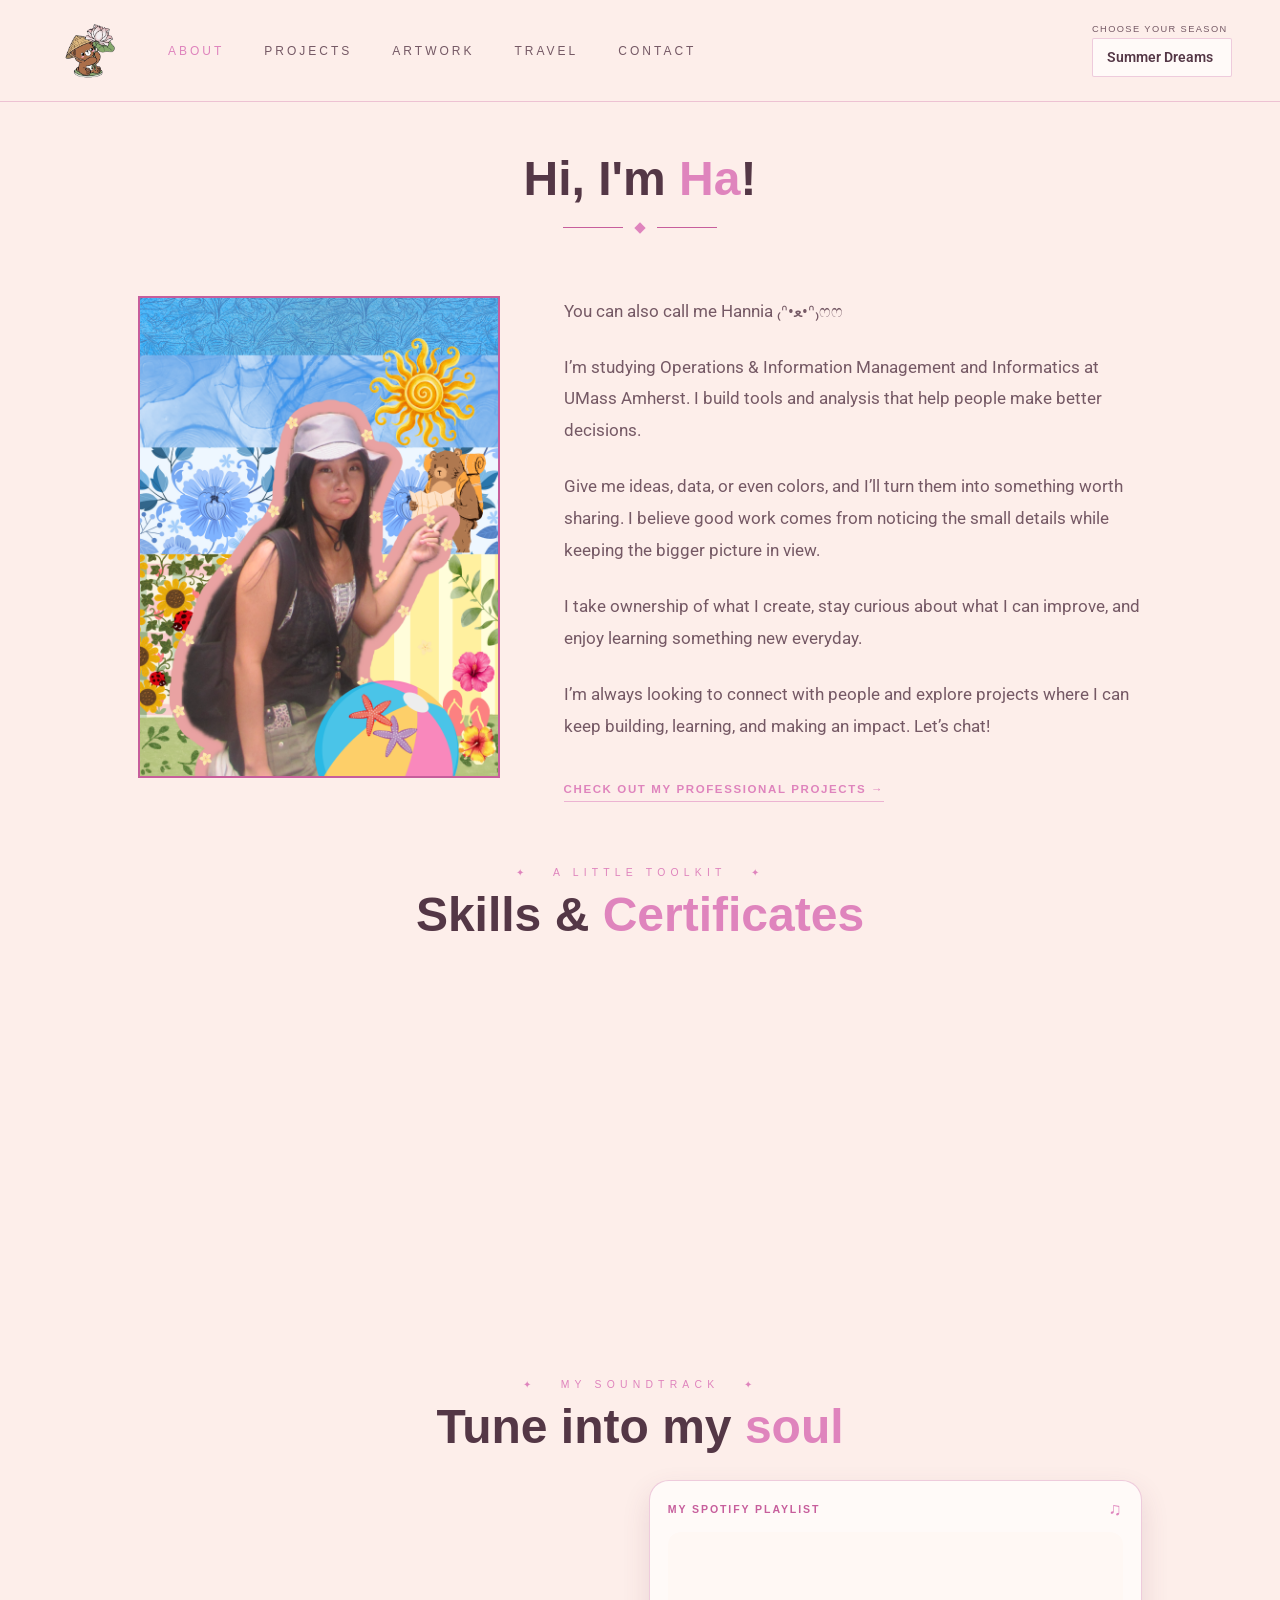
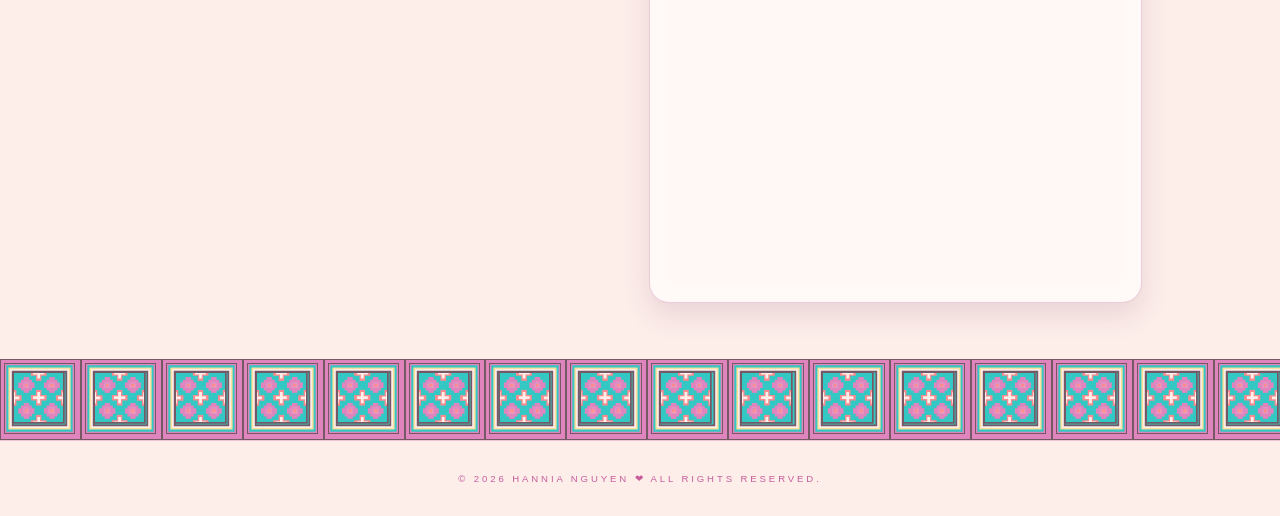
==== commit 3eb71e82: "skills cards fixed" ====
--- a/about.html
+++ b/about.html
@@ -71,6 +71,7 @@
                 <span>DataCamp: Analyzing Business Data in SQL</span>
                 <span>Forage: Markets Quantitative Analysis (MQA) Job Simulation</span>
                 <span>Forage: GenAI Powered Data Analytics Job Simulation</span>
+                <span>Alteryx Essential Certificate</span>
               </span>
               <span class="skill-flip-hint"><span aria-hidden="true">↻</span></span>
             </span>
@@ -102,7 +103,7 @@
               <span class="skill-card-items">
                 <span>Tableau</span><span>Alteryx</span><span>XLMiner</span><span>Google Colab</span><span>Figma</span>
               </span>
-              <span class="skill-flip-hint">Click to turn back <span aria-hidden="true">↻</span></span>
+              <span class="skill-flip-hint"><span aria-hidden="true">↻</span></span>
             </span>
           </span>
         </button>
--- a/style.css
+++ b/style.css
@@ -529,6 +529,9 @@
     border: 1px solid var(--border-a); border-radius: 20px;
     background: var(--bg-card); box-shadow: inset 0 0 0 5px var(--strip-bg);
     backface-visibility: hidden; -webkit-backface-visibility: hidden;
+    /* Separate each face into its own 3D layer; mobile Safari can otherwise
+       paint the front text through the rotated back face. */
+    transform-style: preserve-3d; isolation: isolate;
   }
   .skill-card-face::before, .skill-card-face::after {
     content: ""; position: absolute; z-index: 0; pointer-events: none;
@@ -536,7 +539,7 @@
   }
   .skill-card-face::before { width: 92px; height: 92px; right: -34px; top: 24px; }
   .skill-card-face::after { width: 54px; height: 54px; right: 16px; top: 88px; opacity: 0.7; }
-  .skill-card-front { justify-content: flex-end; }
+  .skill-card-front { justify-content: flex-end; transform: rotateY(0deg) translateZ(1px); }
   .skill-card-number, .skill-card-doodle, .skill-card-front strong,
   .skill-card-subtitle, .skill-card-back strong, .skill-card-items, .skill-flip-hint { position: relative; z-index: 1; }
   .skill-card-number {
@@ -561,7 +564,7 @@
   }
   .skill-flip-hint > span { font-size: 1rem; }
   .skill-flip-card:hover .skill-flip-hint { letter-spacing: 0.12em; }
-  .skill-card-back { transform: rotateY(180deg); padding-top: 1.25rem; }
+  .skill-card-back { transform: rotateY(180deg) translateZ(1px); padding-top: 1.25rem; }
   .skill-card-back strong { padding-right: 0.3rem; color: var(--skill-pop); }
   .skill-card-items {
     display: flex; flex-direction: column; gap: 0.45rem; width: 100%;
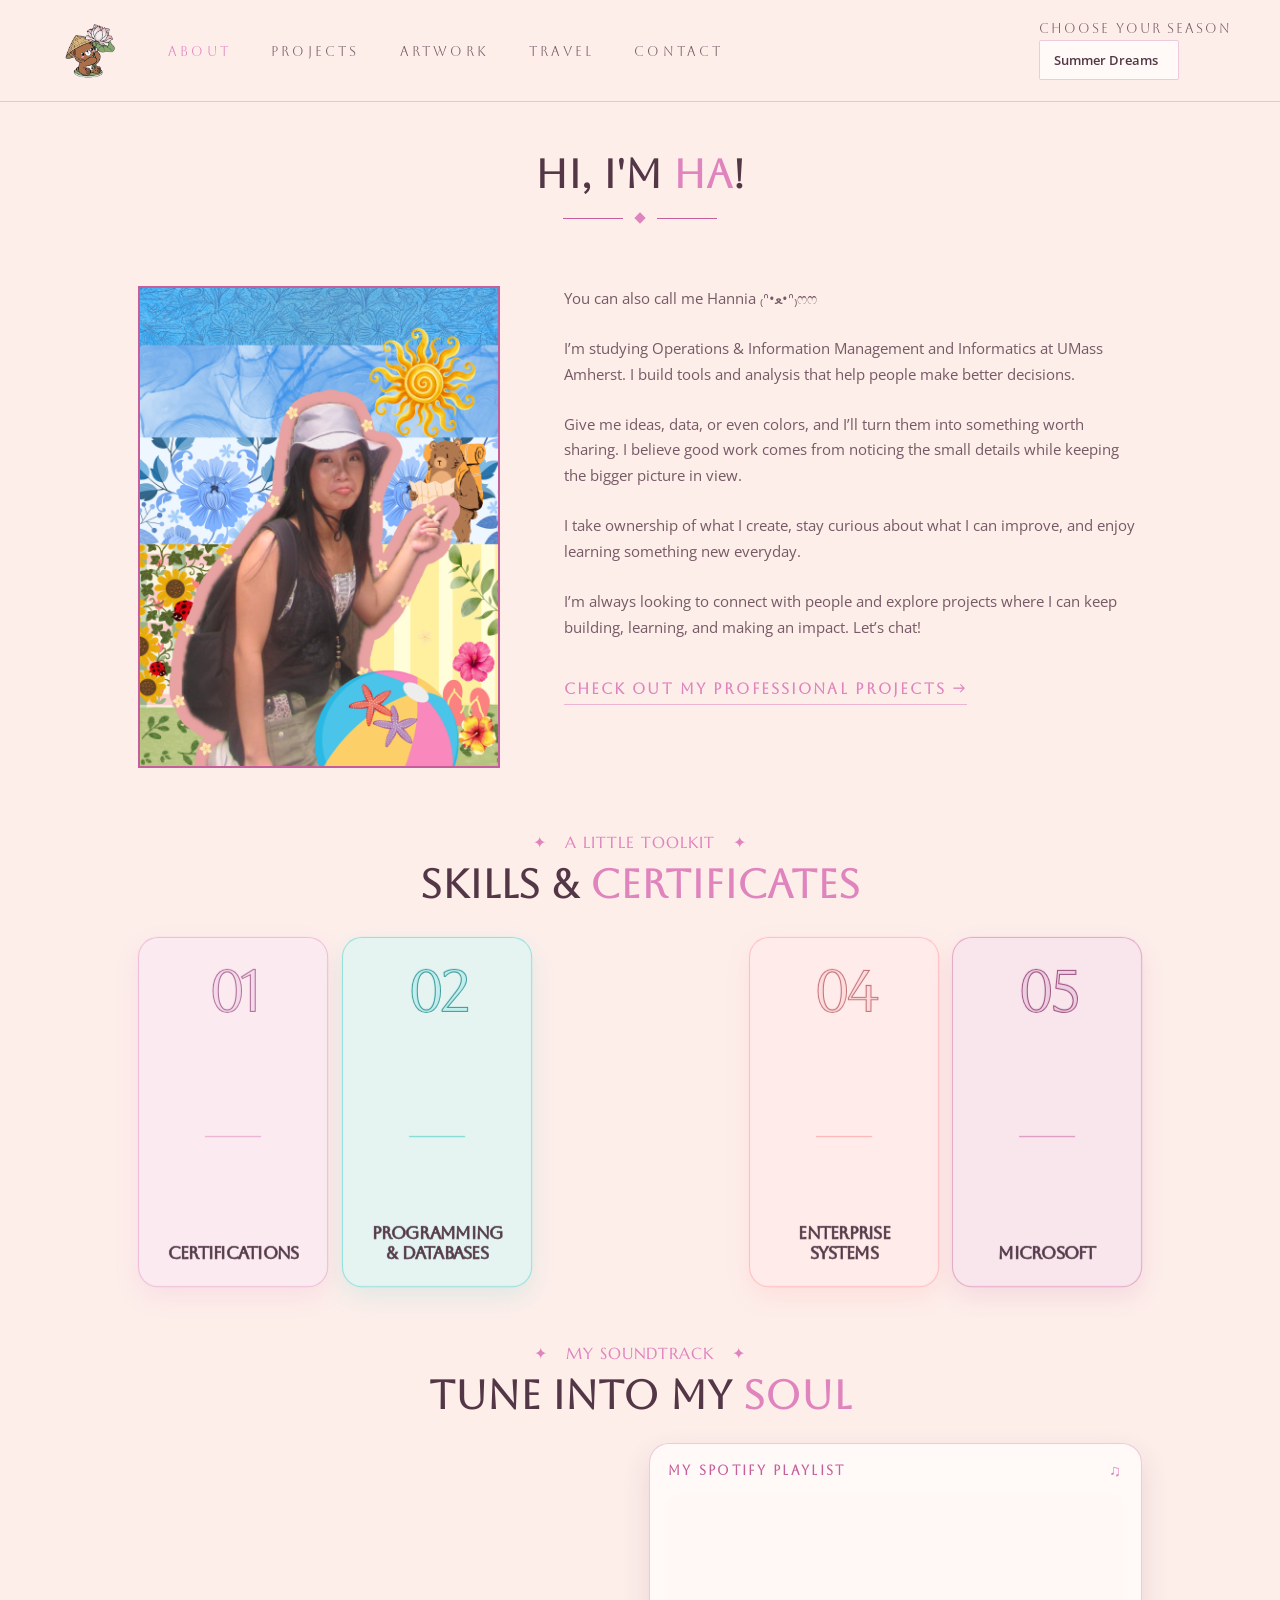
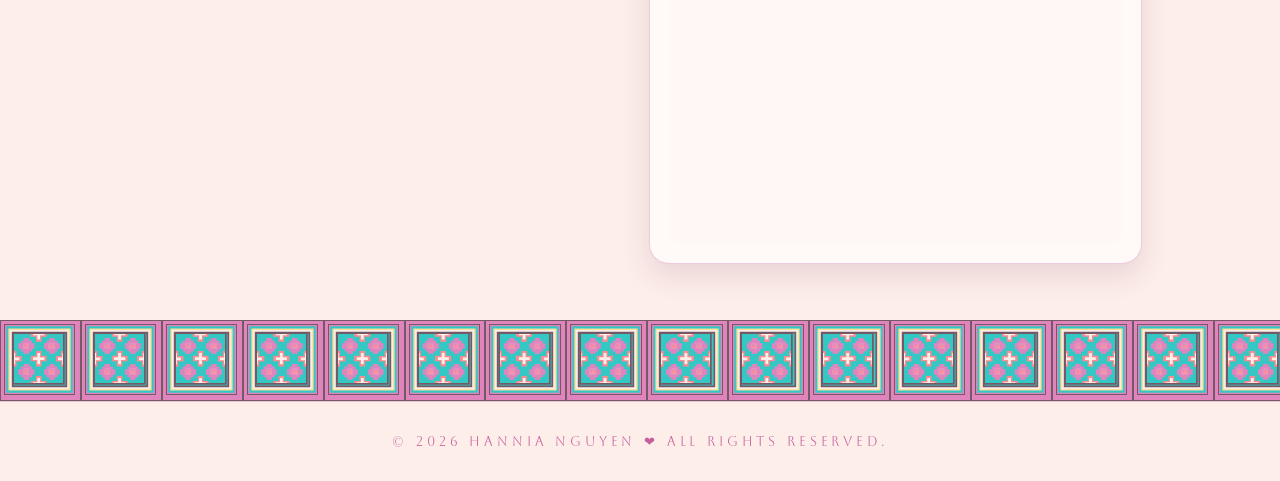
==== commit 3bcdba7c: "graphic designs added" ====
--- a/about.html
+++ b/about.html
@@ -3,9 +3,9 @@
 <head>
 <meta charset="UTF-8">
 <meta name="viewport" content="width=device-width, initial-scale=1.0">
+<link href="https://fonts.googleapis.com/css2?family=Aboreto&family=Marcellus&family=Open+Sans:wght@400;500;600;700&display=swap" rel="stylesheet">
 <title>About — Ha Nguyen Portfolio</title>
 <link rel="icon" type="image/png" href="honeybear.png">
-<link href="https://fonts.googleapis.com/css2?family=Roboto:wght@300;400;500;700&display=swap" rel="stylesheet">
 <link rel="stylesheet" href="style.css">
 </head>
 <body data-page="about">
--- a/style.css
+++ b/style.css
@@ -45,19 +45,15 @@
   }
 
   :root {
-    --font-name: "Magic Story", "Magic Story";
-    --font-display: "Espiritu", "Espiritu Regular", "Trebuchet MS", sans-serif;
-    --font-body: "Roboto", Arial, sans-serif;
-  }
-
-  @font-face {
-    font-family: "Magic Story";
-    src: local("Magic Story"), local("Magic Story");
-  }
-
-  @font-face {
-    font-family: "Espiritu";
-    src: local("Espiritu"), local("Espiritu Regular");
+    --font-name: "Marcellus", Georgia, serif;
+    --font-display: "Aboreto", "Georgia", serif;
+    --font-body: "Open Sans", Arial, sans-serif;
+    --type-xs: 0.7rem;
+    --type-sm: 0.8rem;
+    --type-body: 0.95rem;
+    --type-lead: 1rem;
+    --type-title: clamp(1.5rem, 3.5vw, 2.5rem);
+    --type-display: clamp(1.75rem, 4.5vw, 3rem);
   }
 
   * { margin: 0; padding: 0; box-sizing: border-box; }
@@ -66,6 +62,7 @@
     background-color: var(--bg);
     color: var(--text);
     font-family: var(--font-display);
+    font-size: var(--type-body);
     min-height: 100vh;
     overflow-x: hidden;
     transition: background-color 0.4s, color 0.4s;
@@ -77,6 +74,8 @@
 
   p {
     font-family: var(--font-body);
+    font-size: var(--type-body);
+    line-height: 1.7;
   }
 
   /* NAV */
@@ -113,7 +112,7 @@
 
   .nav-links a {
     font-family: var(--font-display);
-    font-size: 0.75rem; letter-spacing: 0.25em; text-transform: uppercase;
+    font-size: var(--type-sm); letter-spacing: 0.25em; text-transform: uppercase;
     color: var(--text-muted); text-decoration: none;
     transition: color 0.3s; cursor: pointer; border: none; background: none; padding: 0;
   }
@@ -123,7 +122,7 @@
   .season-picker {
     display: flex; flex-direction: column; gap: 0.3rem;
     color: var(--text-muted); font-family: var(--font-display);
-    font-size: 0.58rem; letter-spacing: 0.15em; text-transform: uppercase;
+    font-size: var(--type-sm); letter-spacing: 0.15em; text-transform: uppercase;
     white-space: nowrap;
   }
 
@@ -132,7 +131,7 @@
     width: 140px; max-width: 100%; padding: 0.62rem 0.85rem;
     border: 1px solid var(--border-a); border-radius: 2px;
     background: var(--bg-card); color: var(--text);
-    font: 600 0.9rem var(--font-body); text-align: center; cursor: pointer;
+    font: 600 var(--type-sm) var(--font-body); text-align: center; cursor: pointer;
     transition: background 0.3s, color 0.3s, border-color 0.3s;
   }
 
@@ -330,14 +329,14 @@
   }
 
   .home-eyebrow {
-    font-family: var(--font-display); font-size: 0.7rem;
-    letter-spacing: 0.4em; text-transform: uppercase;
+    font-family: var(--font-name); font-size: 1.2rem;
+    letter-spacing: 0.06em;
     color: var(--accent); margin-bottom: 2.5rem;
   }
 
   .home-name {
-    font-family: var(--font-name);
-    font-size: clamp(2rem, 5vw, 3.5rem); color: var(--text);
+    font-family: var(--font-display);
+    font-size: var(--type-display); color: var(--text);
     text-align: center; line-height: 1.2; margin-bottom: 0.6rem;
     transition: color 0.4s;
   }
@@ -346,7 +345,7 @@
 
   .home-tagline {
     font-family: var(--font-body); font-style: italic;
-    font-size: 1.2rem; color: var(--text-muted);
+    font-size: 1rem; color: var(--text-muted);
     text-align: center; margin-bottom: 2.5rem; letter-spacing: 0.05em;
     transition: color 0.4s;
   }
@@ -359,12 +358,12 @@
   }
 
   .home-ornament .line.rev { background: var(--accent); }
-  .home-ornament .orn-mark { font-family: var(--font-display); color: var(--accent); font-size: 0.9rem; }
+  .home-ornament .orn-mark { font-family: var(--font-display); color: var(--accent); font-size: var(--type-body); }
 
   .nav-btn-group { display: flex; gap: 1rem; flex-wrap: wrap; justify-content: center; }
 
   .nav-btn {
-    font-family: var(--font-display); font-size: 0.7rem;
+    font-family: var(--font-display); font-size: var(--type-sm);
     letter-spacing: 0.3em; text-transform: uppercase;
     padding: 0.8rem 2rem; border: 1px solid; cursor: pointer;
     transition: all 0.3s; display: inline-block;
@@ -393,14 +392,14 @@
   .page-header { text-align: center; margin-bottom: 4rem; }
 
   .page-header-label {
-    font-family: var(--font-display); font-size: 0.65rem;
-    letter-spacing: 0.5em; text-transform: uppercase;
+    font-family: var(--font-name); font-size: var(--type-lead);
+    letter-spacing: 0.06em;
     color: var(--accent); display: block; margin-bottom: 0.8rem;
   }
 
   .page-title {
     font-family: var(--font-display);
-    font-size: clamp(1.8rem, 4vw, 3rem); color: var(--text);
+    font-size: var(--type-title); color: var(--text);
     line-height: 1.2; margin-bottom: 1rem; transition: color 0.4s;
   }
 
@@ -459,7 +458,7 @@
   .portrait-label {
     position: absolute; bottom: 0; left: 0; right: 0; padding: 1rem;
     background: var(--portrait-overlay);
-    font-family: var(--font-display); font-size: 0.8rem;
+    font-family: var(--font-display); font-size: var(--type-body);
     color: white; text-align: center; letter-spacing: 0.1em;
     transition: background 0.4s;
   }
@@ -467,11 +466,11 @@
   .portrait-side-deco {
     position: absolute; right: -20px; top: 0; bottom: 0; width: 18px;
     display: flex; flex-direction: column; align-items: center; justify-content: space-around;
-    color: var(--accent-dim); font-size: 0.9rem; opacity: 0.6;
+    color: var(--accent-dim); font-size: var(--type-body); opacity: 0.6;
   }
 
   .about-text h3 {
-    font-family: var(--font-display); font-size: 1rem;
+    font-family: var(--font-display); font-size: var(--type-body);
     color: var(--accent); margin-bottom: 1rem; letter-spacing: 0.08em;
   }
 
@@ -479,7 +478,7 @@
 
   .about-text p {
     font-family: var(--font-body);
-    font-size: 1.05rem; line-height: 1.9; color: var(--text-muted);
+    font-size: var(--type-body); line-height: 1.7; color: var(--text-muted);
     margin-bottom: 1.5rem; transition: color 0.4s;
   }
 
@@ -488,7 +487,7 @@
   .about-text .project-link { margin: 1rem 0 0; font-style: normal; }
   .about-text .project-link a {
     display: inline-flex; align-items: center; gap: 0.5rem;
-    color: var(--accent); font: 600 0.72rem var(--font-display);
+    color: var(--accent); font: 600 var(--type-body) var(--font-display);
     letter-spacing: 0.14em; text-transform: uppercase; text-decoration: none;
     border-bottom: 1px solid color-mix(in srgb, var(--accent) 55%, transparent);
     padding: 0 0 0.4rem; transition: color 0.25s, border-color 0.25s, gap 0.25s;
@@ -502,7 +501,7 @@
   .skills-section-heading .page-title { margin-bottom: 0.55rem; }
   .skills-section-heading > p {
     max-width: 620px; margin: 0.6rem auto 0; color: var(--text-muted);
-    font: 0.9rem/1.7 var(--font-body);
+    font: var(--type-body)/1.7 var(--font-body);
   }
   .skills-card-grid { display: grid; grid-template-columns: repeat(5, minmax(0, 1fr)); gap: 0.85rem; }
   .skill-flip-card {
@@ -544,7 +543,7 @@
   .skill-card-subtitle, .skill-card-back strong, .skill-card-items, .skill-flip-hint { position: relative; z-index: 1; }
   .skill-card-number {
     position: absolute; top: 1rem; left: 1rem; color: var(--skill-pop);
-    font: 600 0.62rem var(--font-display); letter-spacing: 0.18em;
+    font: 600 var(--type-sm) var(--font-display); letter-spacing: 0.18em;
   }
   .skill-card-doodle {
     position: absolute; top: 2.8rem; right: 1.05rem; width: 58px; height: 58px;
@@ -552,17 +551,17 @@
     color: var(--skill-pop); background: var(--bg); font-size: 1.65rem;
   }
   .skill-card-front strong, .skill-card-back strong {
-    color: var(--text); font: 600 1rem/1.35 var(--font-display);
+    color: var(--text); font: 600 var(--type-body)/1.35 var(--font-display);
   }
   .skill-card-front strong { max-width: 11rem; margin: 0.5rem 0; }
-  .skill-card-subtitle { color: var(--text-muted); font: 0.75rem/1.5 var(--font-body); }
+  .skill-card-subtitle { color: var(--text-muted); font: var(--type-body)/1.5 var(--font-body); }
   .skill-flip-hint {
     display: flex; align-items: center; justify-content: space-between; gap: 0.4rem;
     width: 100%; margin-top: auto; padding-top: 1.15rem; color: var(--skill-pop);
-    font: 600 0.61rem var(--font-display); letter-spacing: 0.08em; text-transform: uppercase;
+    font: 600 var(--type-sm) var(--font-display); letter-spacing: 0.08em; text-transform: uppercase;
     transition: letter-spacing 0.25s ease;
   }
-  .skill-flip-hint > span { font-size: 1rem; }
+  .skill-flip-hint > span { font-size: var(--type-body); }
   .skill-flip-card:hover .skill-flip-hint { letter-spacing: 0.12em; }
   .skill-card-back { transform: rotateY(180deg) translateZ(1px); padding-top: 1.25rem; }
   .skill-card-back strong { padding-right: 0.3rem; color: var(--skill-pop); }
@@ -572,23 +571,24 @@
   }
   .skill-card-items > span {
     padding: 0.42rem 0.52rem; border: 1px solid var(--border-a); border-radius: 10px;
-    background: var(--strip-bg); color: var(--text-muted); font: 0.69rem/1.35 var(--font-body);
+    background: var(--strip-bg); color: var(--text-muted); font: var(--type-sm)/1.35 var(--font-body);
     overflow-wrap: anywhere;
   }
   .skill-card-back .skill-flip-hint { padding-top: 0.7rem; }
   .skill-card-front {
-    justify-content: space-between; gap: 0.5rem; padding: 28px;
+    justify-content: space-between; align-items: center; gap: 0.5rem; padding: 28px;
     border: 1px solid color-mix(in srgb, var(--skill-pop) 48%, transparent);
     background: color-mix(in srgb, var(--skill-pop) 13%, #fffaf8);
     box-shadow: 0 10px 24px color-mix(in srgb, var(--skill-pop) 14%, transparent);
   }
   .skill-card-front::before { content: none; }
   .skill-card-front::after {
-    content: ""; position: absolute; z-index: 1; top: 57%; left: 28px; right: 28px;
-    height: 1px; border-radius: 0; background: var(--skill-pop);
+    content: ""; position: absolute; z-index: 1; top: 57%; left: 50%;
+    width: 3.5rem; height: 1px; border-radius: 0; background: var(--skill-pop);
+    transform: translateX(-50%);
   }
   .skill-card-front .skill-card-number {
-    position: relative; top: auto; left: auto; display: block;
+    position: relative; top: auto; left: auto; display: block; width: 100%; text-align: center;
     color: color-mix(in srgb, var(--skill-pop) 30%, white);
     -webkit-text-fill-color: color-mix(in srgb, var(--skill-pop) 30%, white);
     -webkit-text-stroke: 2px color-mix(in srgb, var(--skill-pop) 70%, #352333);
@@ -597,12 +597,13 @@
     letter-spacing: -0.08em;
   }
   .skill-card-front > strong {
-    width: 100%; max-width: none; margin: auto 0 0;
+    position: absolute; right: 1rem; bottom: 1.4rem; left: 1rem;
+    width: auto; max-width: none; margin: 0; text-align: center; text-wrap: balance;
     color: #543746; -webkit-text-fill-color: #543746;
-    -webkit-text-stroke: 1px #352333; paint-order: stroke fill; stroke-linejoin: round;
-    font: 700 clamp(1rem, 13cqw, 2.2rem)/1.1 var(--font-display);
+    -webkit-text-stroke: 0.5px #352333; paint-order: stroke fill; stroke-linejoin: round;
+    font: 700 clamp(0.9rem, 9cqw, 1.5rem)/1.15 var(--font-display);
     letter-spacing: -0.045em;
-    overflow-wrap: normal; word-break: normal; hyphens: none;
+    overflow-wrap: anywhere; word-break: normal; hyphens: auto;
   }
   .soul-tune-section { margin: 3.5rem auto; }
   .soul-tune-section .skills-section-heading { margin-bottom: 1.5rem; }
@@ -615,9 +616,9 @@
   .soul-tune-card-heading {
     display: flex; justify-content: space-between; align-items: center; gap: 1rem;
     margin-bottom: 0.8rem; color: var(--accent-dim);
-    font: 600 0.66rem var(--font-display); letter-spacing: 0.18em;
-  }
-  .soul-tune-card-heading span:last-child { color: var(--accent); font-size: 1.1rem; }
+    font: 600 var(--type-sm) var(--font-display); letter-spacing: 0.18em;
+  }
+  .soul-tune-card-heading span:last-child { color: var(--accent); font-size: var(--type-lead); }
   .soul-video-card video {
     display: block; width: 100%; height: auto; object-fit: contain;
     background: transparent; border: 0; border-radius: 0;
@@ -653,7 +654,7 @@
   .stat-num { font-family: var(--font-display); font-size: 2rem; color: var(--accent); display: block; }
 
   .stat-label {
-    font-family: var(--font-display); font-size: 0.6rem;
+    font-family: var(--font-display); font-size: var(--type-sm);
     letter-spacing: 0.3em; text-transform: uppercase;
     color: var(--text-muted); margin-top: 0.3rem; display: block; transition: color 0.4s;
   }
@@ -680,13 +681,13 @@
   .project-card-body { padding: 1.8rem; }
 
   .project-tag {
-    font-family: var(--font-display); font-size: 0.6rem;
+    font-family: var(--font-display); font-size: var(--type-sm);
     letter-spacing: 0.3em; text-transform: uppercase;
     color: var(--teal2-lt); display: block; margin-bottom: 0.8rem;
   }
 
   .project-title {
-    font-family: var(--font-display); font-size: 1rem;
+    font-family: var(--font-display); font-size: var(--type-body);
     color: var(--text); margin-bottom: 0.55rem; line-height: 1.4; transition: color 0.4s;
   }
 
@@ -695,21 +696,21 @@
     margin-bottom: 1rem;
     color: var(--text-muted);
     font-family: var(--font-display);
-    font-size: 0.62rem;
+    font-size: var(--type-sm);
     letter-spacing: 0.22em;
     text-transform: uppercase;
   }
 
   .project-desc {
     font-family: var(--font-body);
-    font-size: 0.95rem; line-height: 1.7; color: var(--text-muted);
+    font-size: var(--type-body); line-height: 1.7; color: var(--text-muted);
     margin-bottom: 1.5rem; transition: color 0.4s;
   }
 
   .project-tech { display: flex; flex-wrap: wrap; gap: 0.4rem; margin-bottom: 1.2rem; }
 
   .tech-pill {
-    font-family: var(--font-display); font-size: 0.58rem;
+    font-family: var(--font-display); font-size: var(--type-sm);
     letter-spacing: 0.15em; text-transform: uppercase;
     padding: 0.3rem 0.6rem;
     background: rgba(135,170,109,0.14); border: 1px solid rgba(135,170,109,0.38);
@@ -723,7 +724,7 @@
   }
 
   .project-link {
-    font-family: var(--font-display); font-size: 0.65rem;
+    font-family: var(--font-display); font-size: var(--type-sm);
     letter-spacing: 0.2em; text-transform: uppercase;
     color: var(--accent); text-decoration: none;
     display: inline-flex; align-items: center; gap: 0.4rem; transition: gap 0.3s;
@@ -737,13 +738,6 @@
   }
 
   /* ARTWORK */
-  .artwork-intro {
-    font-family: var(--font-body);
-    text-align: center; max-width: 600px; margin: 0 auto 3rem;
-    font-style: italic; font-size: 1.1rem; color: var(--text-muted);
-    line-height: 1.8; transition: color 0.4s;
-  }
-
   .artwork-gallery { display: grid; grid-template-columns: repeat(3, 1fr); gap: 1.2rem; }
 
   .artwork-item {
@@ -793,8 +787,22 @@
 
   .artwork-item:hover .artwork-label { transform: translateY(0); }
 
-  .artwork-label h4 { font-family: var(--font-display); font-size: 0.8rem; color: var(--accent); margin-bottom: 0.2rem; }
-  .artwork-label p { font-family: var(--font-display); font-size: 0.6rem; letter-spacing: 0.2em; text-transform: uppercase; color: var(--text-muted); }
+  .artwork-label h4 { font-family: var(--font-display); font-size: var(--type-body); color: var(--accent); margin-bottom: 0.2rem; }
+  .artwork-label p { font-family: var(--font-display); font-size: var(--type-sm); letter-spacing: 0.2em; text-transform: uppercase; color: var(--text-muted); }
+
+  .graphic-design-section { margin-top: 3.5rem; }
+  .graphic-design-heading { text-align: center; margin-bottom: 1.5rem; }
+  .graphic-design-heading h2 { margin: .5rem 0 .55rem; font-size: var(--type-title); color: var(--text); }
+  .graphic-design-heading h2 span { color: var(--accent); }
+  .design-tool-bubbles { display: flex; justify-content: center; flex-wrap: wrap; gap: .65rem; list-style: none; margin: 0 auto 2rem; }
+  .design-tool-bubbles li { padding: .55rem 1rem; border: 1px solid var(--border-a); border-radius: 999px; background: var(--bg-card); color: var(--accent-dim); font: 500 var(--type-body) var(--font-body); transition: border-color .25s; }
+  .design-tool-bubbles li:hover { border-color: var(--accent); }
+  .graphic-design-grid { display: grid; grid-template-columns: minmax(0, 1fr); gap: 2.5rem; }
+  .graphic-design-card { position: relative; overflow: hidden; border: 0; background: transparent; box-shadow: none; }
+  .graphic-design-image-button { display: block; width: 100%; padding: 0; border: 0; background: transparent; cursor: zoom-in; }
+  .graphic-design-image-button:focus-visible { outline: 2px solid var(--accent); outline-offset: 3px; }
+  .graphic-design-card img { display: block; width: 100%; height: auto; aspect-ratio: 1200 / 630; object-fit: cover; border: 0; outline: 0; box-shadow: none; }
+  .graphic-design-card figcaption { padding: 0 0 .85rem; color: var(--text); font: 500 clamp(.9rem, 1.3vw, 1.05rem)/1.35 var(--font-body); letter-spacing: -.015em; }
 
   .artwork-corner {
     position: absolute; top: 8px; right: 8px; width: 20px; height: 20px;
@@ -841,7 +849,7 @@
     display: grid; place-items: center; width: 2.8rem; height: 2.8rem;
     border: 1px solid var(--border-a); border-radius: 50%;
     background: color-mix(in srgb, var(--bg-card) 92%, transparent); color: var(--accent);
-    font: 1.2rem var(--font-body); cursor: pointer; pointer-events: auto;
+    font: 1.25rem var(--font-body); cursor: pointer; pointer-events: auto;
     transition: transform .2s, background .2s, color .2s;
   }
   .artwork-carousel-arrows button:hover { transform: scale(1.08); background: var(--accent); color: var(--bg); }
@@ -886,7 +894,6 @@
     .artwork-carousel-dots { max-width: 66vw; gap: .34rem; }
   }
   @media (max-width: 520px) {
-    .artwork-intro { margin-bottom: 1rem; font-size: .96rem; }
     .artwork-carousel-perspective { height: 460px; }
     .artwork-gallery .artwork-item { --card-width: 74vw; --card-height: 420px; border-radius: 0; }
     .artwork-carousel-arrows { left: .1rem; right: .1rem; }
@@ -903,9 +910,9 @@
   /* CONTACT */
   .contact-layout { display: grid; grid-template-columns: 1fr 1fr; gap: 5rem; align-items: start; }
 
-  .contact-info h3 { font-family: var(--font-display); font-size: 1rem; color: var(--accent); margin-bottom: 1.5rem; }
-
-  .contact-info > p { font-family: var(--font-body); font-size: 1rem; line-height: 1.8; color: var(--text-muted); margin-bottom: 2rem; font-style: italic; transition: color 0.4s; }
+  .contact-info h3 { font-family: var(--font-display); font-size: var(--type-body); color: var(--accent); margin-bottom: 1.5rem; }
+
+  .contact-info > p { font-family: var(--font-body); font-size: var(--type-body); line-height: 1.8; color: var(--text-muted); margin-bottom: 2rem; font-style: italic; transition: color 0.4s; }
 
 
   .contact-visual img {
@@ -930,8 +937,10 @@
     color: var(--accent);
     text-decoration: none;
     font-family: var(--font-display);
-    font-size: 0.76rem;
-    letter-spacing: 0.08em;
+    font-size: var(--type-xs);
+    line-height: 1;
+    letter-spacing: 0.03em;
+    white-space: nowrap;
     transition: border-color 0.3s, color 0.3s, transform 0.3s;
   }
 
@@ -945,7 +954,7 @@
   .travel-wrapper { max-width: 1180px; }
   .travel-intro {
     max-width: 580px; margin: 1.5rem auto 0; color: var(--text-muted);
-    font-size: 1rem; line-height: 1.8;
+    font-size: var(--type-body); line-height: 1.8;
   }
   .travel-map-card, .travel-chart-card {
     border: 1px solid var(--border-a); border-radius: 24px;
@@ -957,16 +966,16 @@
     gap: 1rem; margin-bottom: 1.2rem;
   }
   .travel-kicker {
-    color: var(--accent-dim); font: 600 0.62rem var(--font-display);
+    color: var(--accent-dim); font: 600 var(--type-sm) var(--font-display);
     letter-spacing: 0.24em; text-transform: uppercase;
   }
   .travel-card-heading h2, .travel-section-heading h2 {
-    margin-top: 0.4rem; color: var(--text); font-size: clamp(1.25rem, 2.8vw, 1.8rem);
-  }
-  .travel-filter { display: flex; align-items: center; gap: 0.55rem; color: var(--text-muted); font: 0.8rem var(--font-body); }
+    margin-top: 0.4rem; color: var(--text); font-size: clamp(1.1rem, 2.5vw, 1.5rem);
+  }
+  .travel-filter { display: flex; align-items: center; gap: 0.55rem; color: var(--text-muted); font: var(--type-body) var(--font-body); }
   .travel-filter select {
     border: 1px solid var(--border-a); border-radius: 999px; padding: 0.55rem 0.9rem;
-    color: var(--text); background: var(--bg); font: 500 0.8rem var(--font-body);
+    color: var(--text); background: var(--bg); font: 500 var(--type-body) var(--font-body);
   }
   #travel-map {
     width: 100%; height: min(62vh, 520px); min-height: 340px; overflow: hidden;
@@ -975,42 +984,30 @@
   }
   #travel-map .js-plotly-plot, #travel-map .plot-container { width: 100%; height: 100%; }
   .travel-map-footer { display: flex; flex-wrap: wrap; justify-content: space-between; align-items: center; gap: 1rem; padding-top: 1rem; }
-  .travel-memory-actions {
-    display: none; width: 100%; flex-wrap: wrap; align-items: center; gap: 0.55rem 0.9rem;
-    padding: 0.7rem 0.9rem; border: 1px solid var(--border-a); border-radius: 12px;
-    background: var(--strip-bg); color: var(--text-muted); font: 0.78rem/1.5 var(--font-body);
-  }
-  .travel-memory-actions.is-visible { display: flex; }
-  .travel-memory-actions a {
-    color: var(--accent); font: 600 0.74rem var(--font-display); text-decoration: none;
-    border-bottom: 1px solid var(--border-a); padding-bottom: 0.1rem;
-  }
-  .travel-memory-actions a:hover { border-color: var(--accent); }
-  .travel-memory-actions a:focus-visible { outline: 2px solid var(--accent); outline-offset: 3px; }
-  #travel-map-status { color: var(--text-muted); font-size: 0.82rem; line-height: 1.5; }
+  #travel-map-status { color: var(--text-muted); font-size: var(--type-body); line-height: 1.5; }
   .travel-legend { display: flex; flex-wrap: wrap; gap: 0.45rem 0.85rem; }
-  .travel-legend span { display: inline-flex; align-items: center; gap: 0.38rem; color: var(--text-muted); font: 0.72rem var(--font-body); }
+  .travel-legend span { display: inline-flex; align-items: center; gap: 0.38rem; color: var(--text-muted); font: var(--type-body) var(--font-body); }
   .travel-legend i { display: inline-block; width: 9px; height: 9px; border-radius: 50%; }
-  .travel-map-attribution { color: var(--text-muted); font: 0.68rem var(--font-body); }
+  .travel-map-attribution { color: var(--text-muted); font: var(--type-sm) var(--font-body); }
   .travel-map-attribution a { color: var(--accent); }
   .travel-section-heading { margin-bottom: 1.3rem; }
   .travel-section-heading h2 { margin-bottom: 0.5rem; }
-  .travel-section-heading p { max-width: 650px; color: var(--text-muted); font-size: 0.9rem; line-height: 1.7; }
+  .travel-section-heading p { max-width: 650px; color: var(--text-muted); font-size: var(--type-body); line-height: 1.7; }
   .travel-stat-grid { display: grid; grid-template-columns: repeat(3, minmax(0,1fr)); gap: 0.9rem; }
   .travel-stat {
     position: relative; min-height: 140px; padding: 1.15rem; border: 1px solid var(--border-a);
     border-radius: 18px; background: var(--strip-bg); display: flex; flex-direction: column; justify-content: flex-end;
   }
   .travel-stat-icon { position: absolute; top: 0.8rem; right: 0.95rem; color: var(--accent); font-size: 1.25rem; }
-  .travel-stat strong { color: var(--text); font: 600 clamp(1.15rem, 2.7vw, 1.7rem) var(--font-display); overflow-wrap: anywhere; }
-  .travel-stat > span:last-child { margin-top: 0.35rem; color: var(--text-muted); font: 0.75rem var(--font-body); }
-  .travel-insight { margin-top: 1rem; padding: 1.15rem 1.25rem; border-left: 3px solid var(--accent); border-radius: 0 14px 14px 0; background: var(--strip-bg); color: var(--text-muted); font: 0.9rem/1.8 var(--font-body); }
+  .travel-stat strong { color: var(--text); font: 600 clamp(1rem, 2.4vw, 1.5rem) var(--font-display); overflow-wrap: anywhere; }
+  .travel-stat > span:last-child { margin-top: 0.35rem; color: var(--text-muted); font: var(--type-body) var(--font-body); }
+  .travel-insight { margin-top: 1rem; padding: 1.15rem 1.25rem; border-left: 3px solid var(--accent); border-radius: 0 14px 14px 0; background: var(--strip-bg); color: var(--text-muted); font: var(--type-body)/1.8 var(--font-body); }
   .travel-year-chart { display: grid; gap: 0.7rem; max-width: 780px; }
-  .travel-year-row { display: grid; grid-template-columns: 4rem 1fr 3rem; align-items: center; gap: 0.7rem; color: var(--text-muted); font: 0.78rem var(--font-body); }
+  .travel-year-row { display: grid; grid-template-columns: 4rem 1fr 3rem; align-items: center; gap: 0.7rem; color: var(--text-muted); font: var(--type-body) var(--font-body); }
   .travel-year-track { height: 16px; border-radius: 999px; background: var(--strip-bg); overflow: hidden; }
   .travel-year-bar { height: 100%; min-width: 4px; border-radius: inherit; background: var(--year-color, var(--accent)); transition: width 0.5s ease; }
   .travel-year-count { text-align: right; font-variant-numeric: tabular-nums; }
-  .travel-source-note { margin: -0.7rem 0 1rem; color: var(--text-muted); text-align: right; font: 0.72rem var(--font-body); }
+  .travel-source-note { margin: -0.7rem 0 1rem; color: var(--text-muted); text-align: right; font: var(--type-body) var(--font-body); }
   .travel-source-note a, .travel-source-note button { color: var(--accent); }
   .travel-source-note button { border: 0; background: transparent; font: inherit; text-decoration: underline; cursor: pointer; }
   @media (max-width: 768px) {
@@ -1021,7 +1018,7 @@
   }
   @media (max-width: 520px) {
     .travel-stat { min-height: 122px; padding: 0.9rem; }
-    .travel-stat > span:last-child { font-size: 0.68rem; }
+    .travel-stat > span:last-child { font-size: var(--type-xs); }
     .travel-map-card, .travel-chart-card { border-radius: 18px; }
     #travel-map { height: 380px; }
   }
@@ -1039,20 +1036,20 @@
   .contact-icon {
     width: 36px; height: 36px; border: 1px solid var(--accent-dim);
     display: flex; align-items: center; justify-content: center;
-    font-size: 0.9rem; color: var(--accent); font-family: var(--font-display);
+    font-size: var(--type-body); color: var(--accent); font-family: var(--font-display);
     flex-shrink: 0; transition: border-color 0.4s, color 0.4s;
   }
 
-  .contact-detail-text { font-family: var(--font-display); font-size: 0.7rem; letter-spacing: 0.1em; color: var(--text-muted); transition: color 0.4s; }
-  .contact-detail-label { font-size: 0.55rem; letter-spacing: 0.3em; text-transform: uppercase; color: var(--accent-dim); display: block; margin-bottom: 0.2rem; }
+  .contact-detail-text { font-family: var(--font-display); font-size: var(--type-sm); letter-spacing: 0.1em; color: var(--text-muted); transition: color 0.4s; }
+  .contact-detail-label { font-size: var(--type-xs); letter-spacing: 0.3em; text-transform: uppercase; color: var(--accent-dim); display: block; margin-bottom: 0.2rem; }
 
   .contact-form { display: flex; flex-direction: column; gap: 1.2rem; }
 
-  .form-label { font-family: var(--font-display); font-size: 0.6rem; letter-spacing: 0.3em; text-transform: uppercase; color: var(--accent-dim); display: block; margin-bottom: 0.4rem; }
+  .form-label { font-family: var(--font-display); font-size: var(--type-sm); letter-spacing: 0.3em; text-transform: uppercase; color: var(--accent-dim); display: block; margin-bottom: 0.4rem; }
 
   .form-input, .form-textarea {
     width: 100%; background: var(--strip-bg); border: 1px solid var(--border-a);
-    color: var(--text); font-family: var(--font-body); font-size: 1rem;
+    color: var(--text); font-family: var(--font-body); font-size: var(--type-body);
     padding: 0.8rem 1rem; outline: none;
     transition: border-color 0.3s, background 0.4s, color 0.4s;
   }
@@ -1065,7 +1062,7 @@
   .form-textarea { min-height: 140px; resize: vertical; }
 
   .form-submit {
-    font-family: var(--font-display); font-size: 0.7rem;
+    font-family: var(--font-display); font-size: var(--type-sm);
     letter-spacing: 0.3em; text-transform: uppercase;
     padding: 1rem 2.5rem; background: var(--accent); color: var(--bg);
     border: none; cursor: pointer; transition: all 0.3s; align-self: flex-start;
@@ -1077,14 +1074,14 @@
     font-family: var(--font-body);
     display: none;
     color: var(--accent);
-    font-size: 0.9rem;
+    font-size: var(--type-body);
     font-style: italic;
   }
 
   footer {
     text-align: center; padding: 2rem;
     border-top: 1px solid var(--border-a);
-    font-family: var(--font-display); font-size: 0.6rem;
+    font-family: var(--font-display); font-size: var(--type-sm);
     letter-spacing: 0.3em; text-transform: uppercase;
     color: var(--accent-dim); transition: border-color 0.4s, color 0.4s;
   }
@@ -1103,8 +1100,8 @@
   @media (max-width: 768px) {
     nav { padding: 0.65rem 1.25rem; gap: 0.75rem; }
     .nav-links { gap: 1.2rem; }
-    .season-picker { font-size: 0.5rem; letter-spacing: 0.1em; }
-    .season-picker button { width: 190px; font-size: 0.7rem; }
+    .season-picker { font-size: var(--type-xs); letter-spacing: 0.1em; }
+    .season-picker button { width: 190px; font-size: var(--type-sm); }
     .nav-left { gap: 1.5rem; }
     .page-wrapper { padding: 132px 1.5rem 3rem; }
     .page-wrapper > .viet-strip { margin-bottom: -3rem; }
@@ -1121,11 +1118,13 @@
     nav { align-items: flex-start; flex-wrap: wrap; }
     .nav-left { width: 100%; justify-content: space-between; gap: 0.75rem; }
     .nav-links { gap: 0.8rem; }
-    .nav-links a { font-size: 0.62rem; letter-spacing: 0.12em; }
+    .nav-links a { font-size: var(--type-xs); letter-spacing: 0.12em; }
     .season-picker { margin-left: auto; }
     .season-picker button { width: min(80vw, 300px); }
     .page-wrapper { padding-top: 170px; }
     .skills-card-grid { grid-template-columns: 1fr; }
+    .graphic-design-section { margin-top: 2.5rem; }
+    .graphic-design-grid { grid-template-columns: minmax(0, 1fr); gap: 1rem; }
     .skill-flip-card, .skill-flip-inner { min-height: 300px; }
     .skill-card-front { padding: 1.3rem; }
     .skill-card-back { padding: 1.25rem; }
